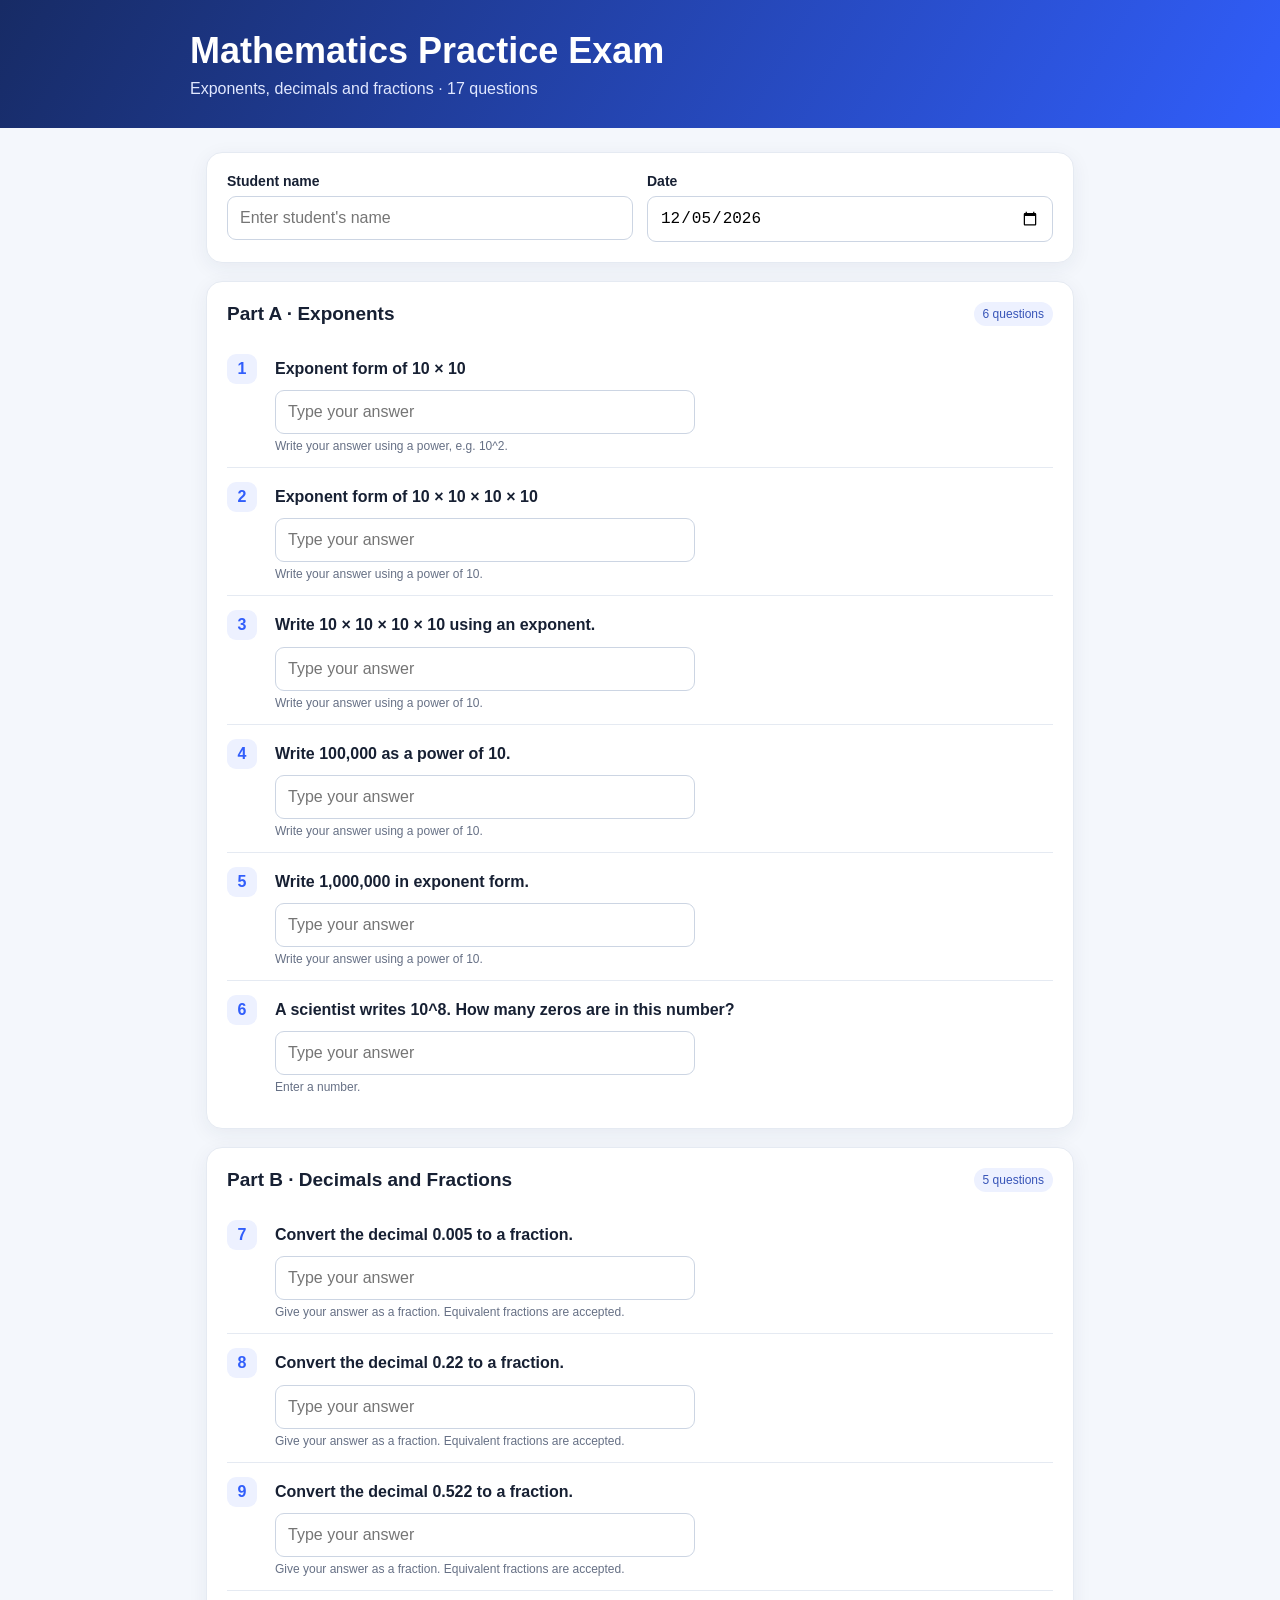
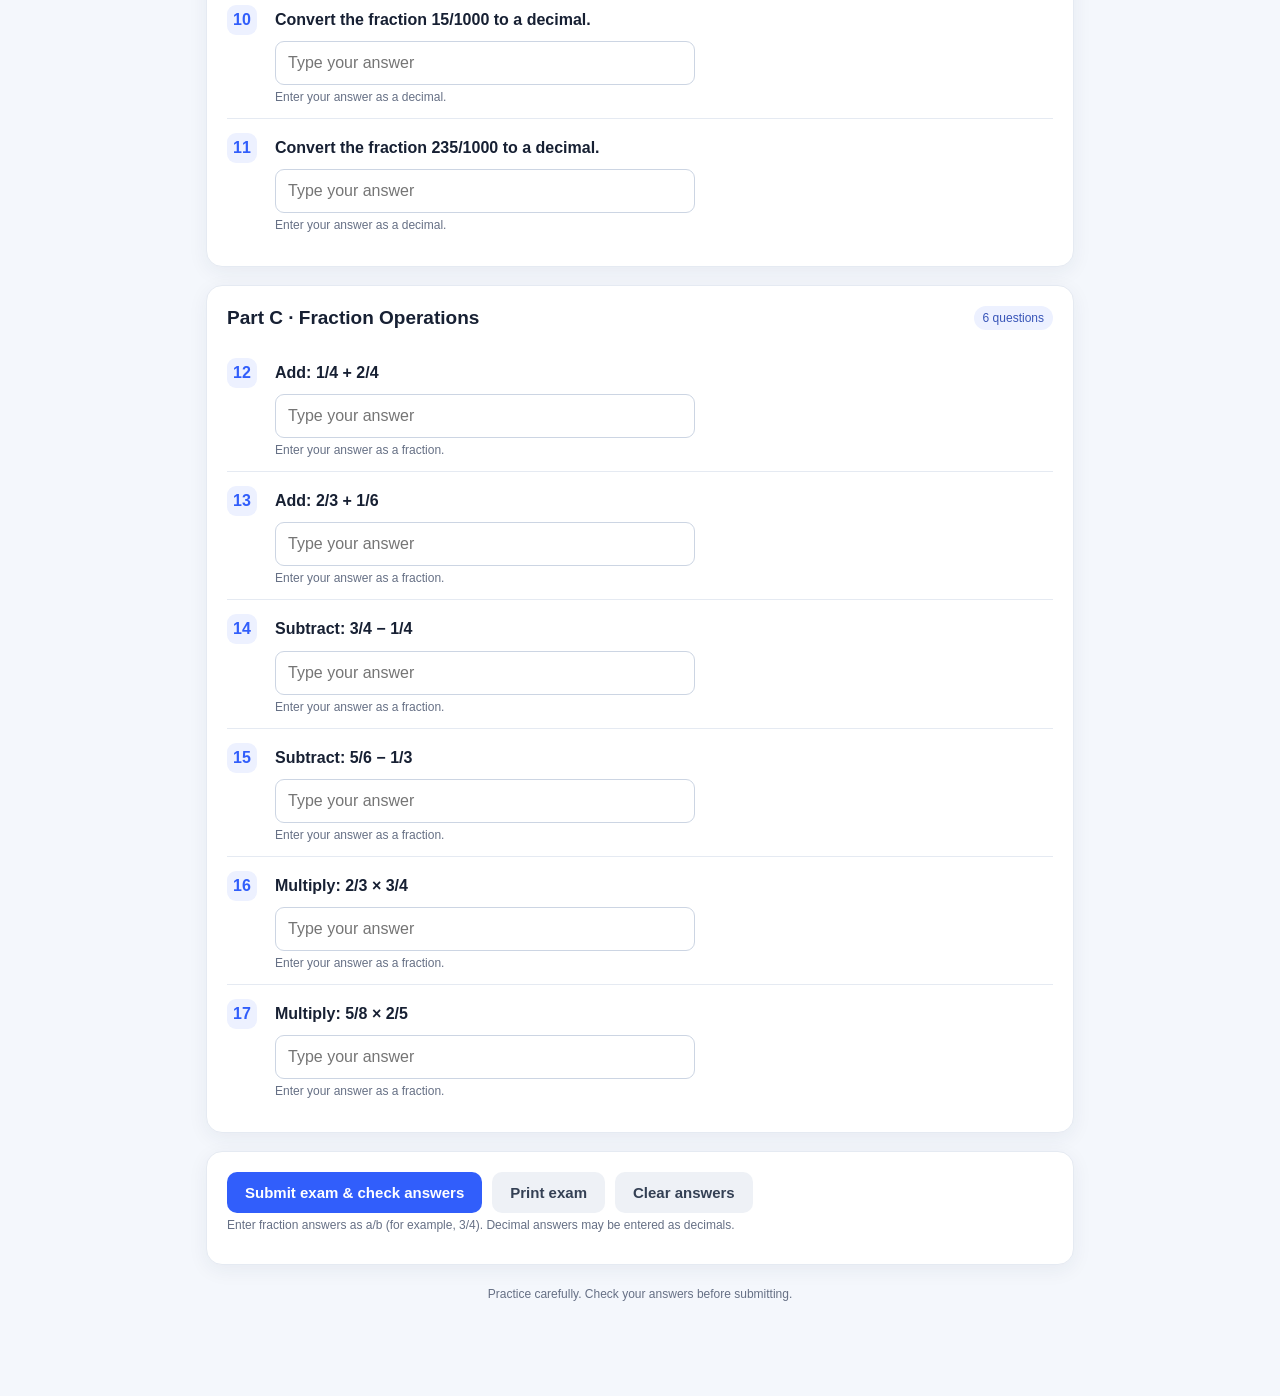
==== index.html @ 211ee0ee "Rename mathematics_exam.html to index.html" ====
<!DOCTYPE html>
<html lang="en">
<head>
<meta charset="UTF-8">
<meta name="viewport" content="width=device-width, initial-scale=1.0">
<title>Mathematics Practice Exam</title>
<style>
:root{--ink:#172033;--muted:#667085;--line:#e5eaf2;--blue:#315efb;--bg:#f4f7fc;--green:#16834a;--red:#c43232}
*{box-sizing:border-box}body{margin:0;background:var(--bg);font-family:Inter,Segoe UI,Arial,sans-serif;color:var(--ink)}
header{background:linear-gradient(120deg,#172b65,#315efb);color:white;padding:30px 18px}
.hero{max-width:900px;margin:auto}.hero h1{margin:0 0 8px;font-size:clamp(25px,4vw,36px)}.hero p{margin:0;color:#e1e8ff}
main{max-width:900px;margin:24px auto;padding:0 16px 48px}
.panel{background:white;border:1px solid var(--line);border-radius:16px;padding:20px;margin-bottom:18px;box-shadow:0 5px 20px #1b2d5010}
.student{display:grid;grid-template-columns:1fr 1fr;gap:14px}.field label{display:block;font-weight:650;font-size:14px;margin-bottom:7px}.field input,.answer{width:100%;border:1px solid #ccd5e3;border-radius:9px;padding:12px;font-size:16px;outline:none}.field input:focus,.answer:focus{border-color:var(--blue);box-shadow:0 0 0 3px #315efb18}
.section-title{display:flex;align-items:center;justify-content:space-between;gap:10px;margin:0 0 14px}.section-title h2{font-size:19px;margin:0}.tag{font-size:12px;color:#3855b8;background:#edf1ff;padding:5px 9px;border-radius:20px}
.question{padding:14px 0;border-top:1px solid var(--line);display:grid;grid-template-columns:38px 1fr;gap:10px;align-items:start}.question:first-of-type{border-top:0}.number{width:30px;height:30px;border-radius:9px;background:#edf1ff;color:#315efb;display:grid;place-items:center;font-weight:750}.qtext{font-weight:600;margin:3px 0 10px;line-height:1.45}.answer{max-width:420px}.hint{font-size:12px;color:var(--muted);margin-top:5px}
.actions{display:flex;gap:10px;flex-wrap:wrap}.btn{border:0;border-radius:10px;padding:12px 18px;font-size:15px;font-weight:700;cursor:pointer}.primary{background:var(--blue);color:white}.secondary{background:#eef1f6;color:#344054}.btn:hover{filter:brightness(.96)}
#result{display:none}.score{font-size:30px;font-weight:800;margin:6px 0}.result-row{padding:10px 0;border-top:1px solid var(--line);display:flex;gap:10px;justify-content:space-between}.correct{color:var(--green);font-weight:700}.incorrect{color:var(--red);font-weight:700}
footer{text-align:center;color:var(--muted);font-size:12px;padding:4px 0 22px}
@media(max-width:600px){.student{grid-template-columns:1fr}.panel{padding:16px}.question{grid-template-columns:32px 1fr}.answer{max-width:100%}}
@media print{body{background:white}header{padding:16px}.panel{box-shadow:none;break-inside:avoid}.actions,#result,footer{display:none!important}.answer{border:0;border-bottom:1px solid #777;border-radius:0}}
</style>
</head>
<body>
<header><div class="hero"><h1>Mathematics Practice Exam</h1><p>Exponents, decimals and fractions · 17 questions</p></div></header>
<main>
  <section class="panel">
    <div class="student">
      <div class="field"><label for="studentName">Student name</label><input id="studentName" type="text" placeholder="Enter student's name"></div>
      <div class="field"><label for="examDate">Date</label><input id="examDate" type="date"></div>
    </div>
  </section>
  <form id="examForm">
    <section class="panel">
      <div class="section-title"><h2>Part A · Exponents</h2><span class="tag">6 questions</span></div>
      <div id="exponents"></div>
    </section>
    <section class="panel">
      <div class="section-title"><h2>Part B · Decimals and Fractions</h2><span class="tag">5 questions</span></div>
      <div id="decimals"></div>
    </section>
    <section class="panel">
      <div class="section-title"><h2>Part C · Fraction Operations</h2><span class="tag">6 questions</span></div>
      <div id="operations"></div>
    </section>
    <section class="panel">
      <div class="actions">
        <button class="btn primary" type="submit">Submit exam &amp; check answers</button>
        <button class="btn secondary" type="button" onclick="window.print()">Print exam</button>
        <button class="btn secondary" type="reset" id="resetBtn">Clear answers</button>
      </div>
      <p class="hint">Enter fraction answers as a/b (for example, 3/4). Decimal answers may be entered as decimals.</p>
    </section>
  </form>
  <section class="panel" id="result" aria-live="polite">
    <h2>Exam result</h2><div id="studentResult"></div><div class="score" id="score"></div><p id="feedback"></p>
    <div id="review"></div>
  </section>
  <footer>Practice carefully. Check your answers before submitting.</footer>
</main>
<script>
const sections = {
  exponents: [
    ["Exponent form of 10 × 10", "10^2", "Write your answer using a power, e.g. 10^2."],
    ["Exponent form of 10 × 10 × 10 × 10", "10^4", "Write your answer using a power of 10."],
    ["Write 10 × 10 × 10 × 10 using an exponent.", "10^4", "Write your answer using a power of 10."],
    ["Write 100,000 as a power of 10.", "10^5", "Write your answer using a power of 10."],
    ["Write 1,000,000 in exponent form.", "10^6", "Write your answer using a power of 10."],
    ["A scientist writes 10^8. How many zeros are in this number?", "8", "Enter a number."]
  ],
  decimals: [
    ["Convert the decimal 0.005 to a fraction.", "1/200", "Give your answer as a fraction. Equivalent fractions are accepted."],
    ["Convert the decimal 0.22 to a fraction.", "11/50", "Give your answer as a fraction. Equivalent fractions are accepted."],
    ["Convert the decimal 0.522 to a fraction.", "261/500", "Give your answer as a fraction. Equivalent fractions are accepted."],
    ["Convert the fraction 15/1000 to a decimal.", "0.015", "Enter your answer as a decimal."],
    ["Convert the fraction 235/1000 to a decimal.", "0.235", "Enter your answer as a decimal."]
  ],
  operations: [
    ["Add: 1/4 + 2/4", "3/4", "Enter your answer as a fraction."],
    ["Add: 2/3 + 1/6", "5/6", "Enter your answer as a fraction."],
    ["Subtract: 3/4 − 1/4", "1/2", "Enter your answer as a fraction."],
    ["Subtract: 5/6 − 1/3", "1/2", "Enter your answer as a fraction."],
    ["Multiply: 2/3 × 3/4", "1/2", "Enter your answer as a fraction."],
    ["Multiply: 5/8 × 2/5", "1/4", "Enter your answer as a fraction."]
  ]
};
const allQuestions = [];
let count = 0;
for (const [sectionId, questions] of Object.entries(sections)) {
  const container = document.getElementById(sectionId);
  questions.forEach(([prompt, answer, hint]) => {
    count++;
    const item = {id: "q" + count, prompt, answer, section: sectionId};
    allQuestions.push(item);
    const div = document.createElement("div");
    div.className = "question";
    div.innerHTML = `<div class="number">${count}</div><div><div class="qtext"></div><input class="answer" id="${item.id}" name="${item.id}" type="text" autocomplete="off" placeholder="Type your answer"><div class="hint"></div></div>`;
    div.querySelector(".qtext").textContent = prompt;
    div.querySelector(".hint").textContent = hint;
    container.appendChild(div);
  });
}
function gcd(a,b){return b===0?Math.abs(a):gcd(b,a%b)}
function fractionValue(s){
  const match = s.trim().replace(/\s/g,"").match(/^(-?\d+)\/(-?\d+)$/);
  if(!match) return null;
  const n=Number(match[1]), d=Number(match[2]);
  if(!Number.isFinite(n)||!Number.isFinite(d)||d===0) return null;
  return n/d;
}
function normalize(s){return s.trim().toLowerCase().replace(/\s/g,"").replace(/×/g,"*").replace(/\*\*/g,"^")}
function isCorrect(input, expected, id){
  const value=normalize(input);
  if(!value) return false;
  if(id==="q1"||id==="q2"||id==="q3"||id==="q4"||id==="q5"){
    const power=value.replace(/[{}]/g,"").replace("10^","10^");
    return power==="10^"+expected.split("^")[1] || power==="1e"+expected.split("^")[1];
  }
  if(expected.includes("/")){
    const actual=fractionValue(value);
    return actual!==null && Math.abs(actual-fractionValue(expected))<1e-10;
  }
  const actual=Number(value);
  return value!=="" && Number.isFinite(actual) && Math.abs(actual-Number(expected))<1e-10;
}
document.getElementById("examForm").addEventListener("submit", function(e){
  e.preventDefault();
  let score=0;
  const review=document.getElementById("review");
  review.innerHTML="";
  allQuestions.forEach(q=>{
    const input=document.getElementById(q.id);
    const ok=isCorrect(input.value,q.answer,q.id);
    if(ok) score++;
    input.style.borderColor=ok?"#16834a":"#c43232";
    const row=document.createElement("div");
    row.className="result-row";
    const left=document.createElement("span");
    left.textContent=q.prompt;
    const right=document.createElement("span");
    right.className=ok?"correct":"incorrect";
    right.textContent=ok?"Correct":"Correct answer: "+q.answer;
    row.append(left,right); review.appendChild(row);
  });
  const name=document.getElementById("studentName").value.trim();
  document.getElementById("studentResult").textContent=name?"Student: "+name:"Student name not provided";
  document.getElementById("score").textContent=`${score} / ${allQuestions.length}`;
  document.getElementById("feedback").textContent=score===allQuestions.length?"Excellent work! All answers are correct.":score>=12?"Good effort! Review the answers shown below.":"Keep practising. Check the correct answers below and try again.";
  document.getElementById("result").style.display="block";
  document.getElementById("result").scrollIntoView({behavior:"smooth"});
});
document.getElementById("resetBtn").addEventListener("click",()=>{
  setTimeout(()=>{
    document.querySelectorAll(".answer").forEach(input=>input.style.borderColor="#ccd5e3");
    document.getElementById("result").style.display="none";
  },0);
});
document.getElementById("examDate").value=new Date().toISOString().slice(0,10);
</script>
</body>
</html>
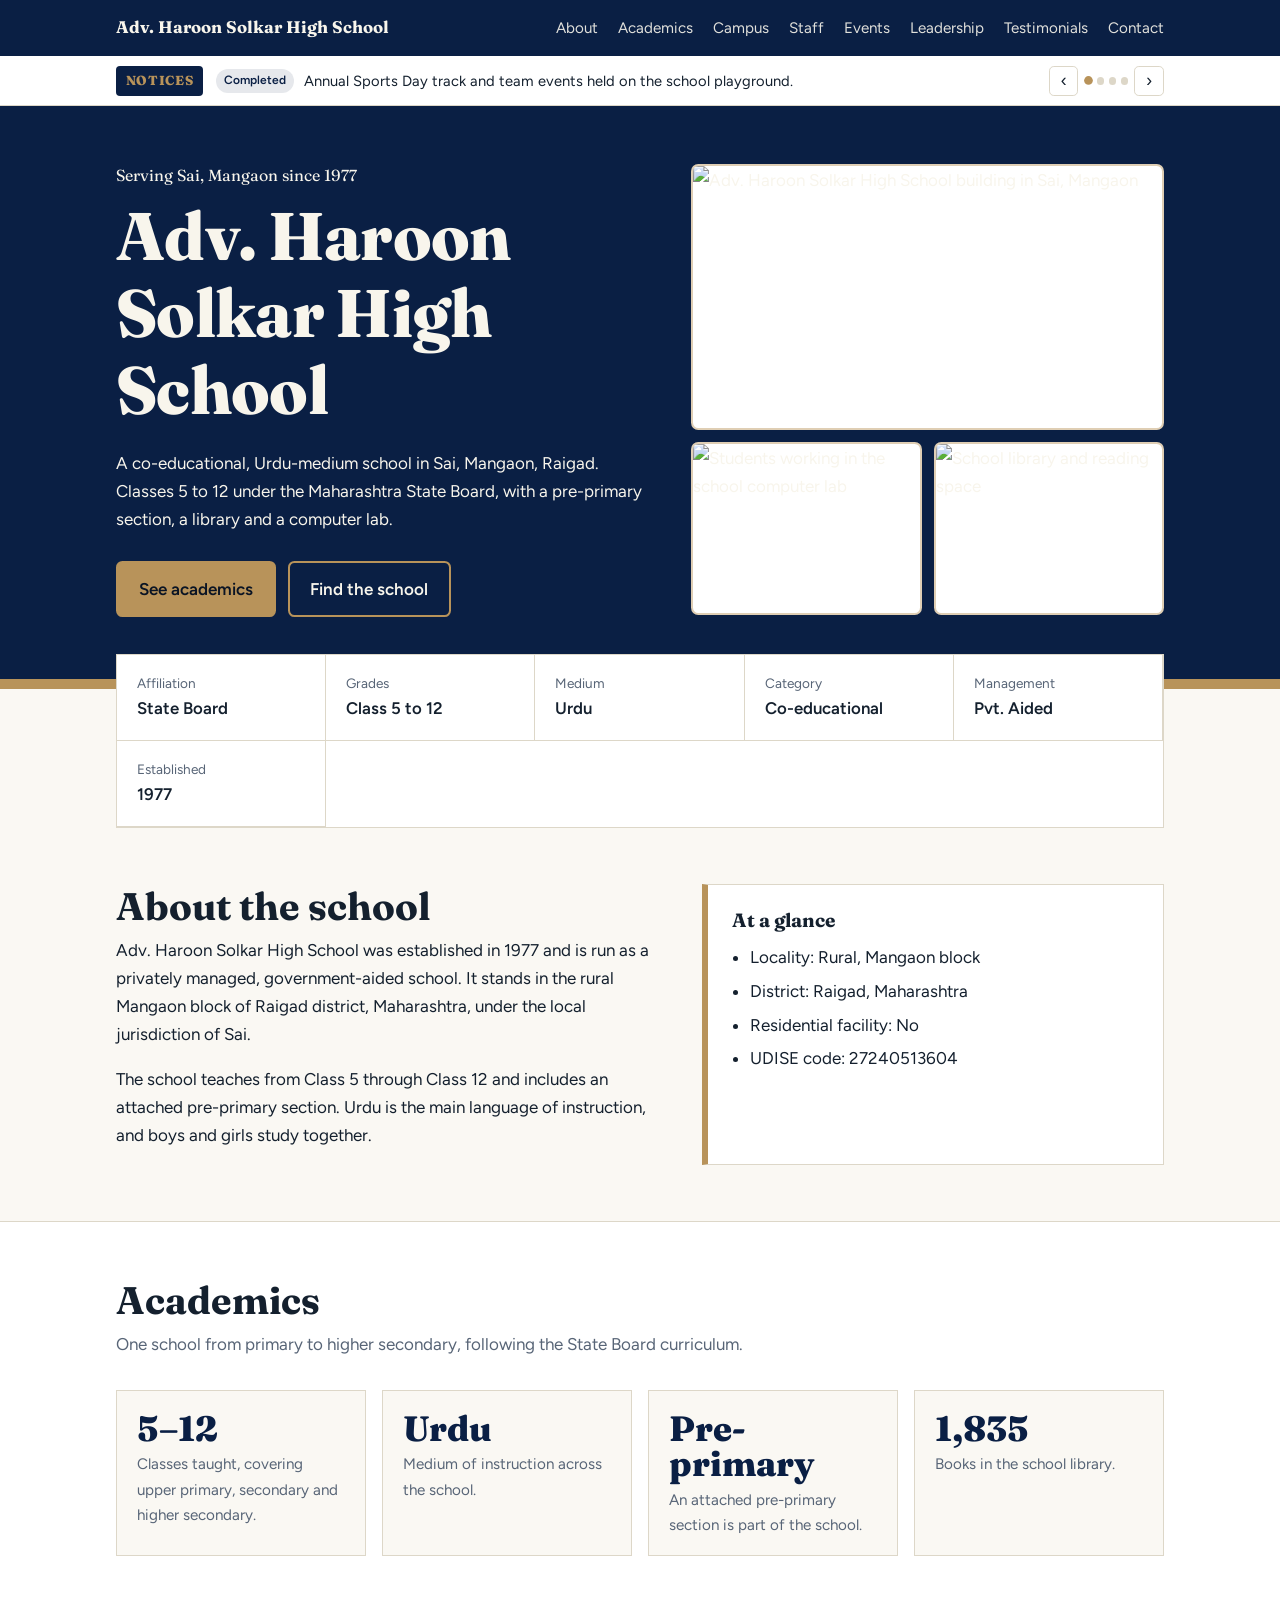
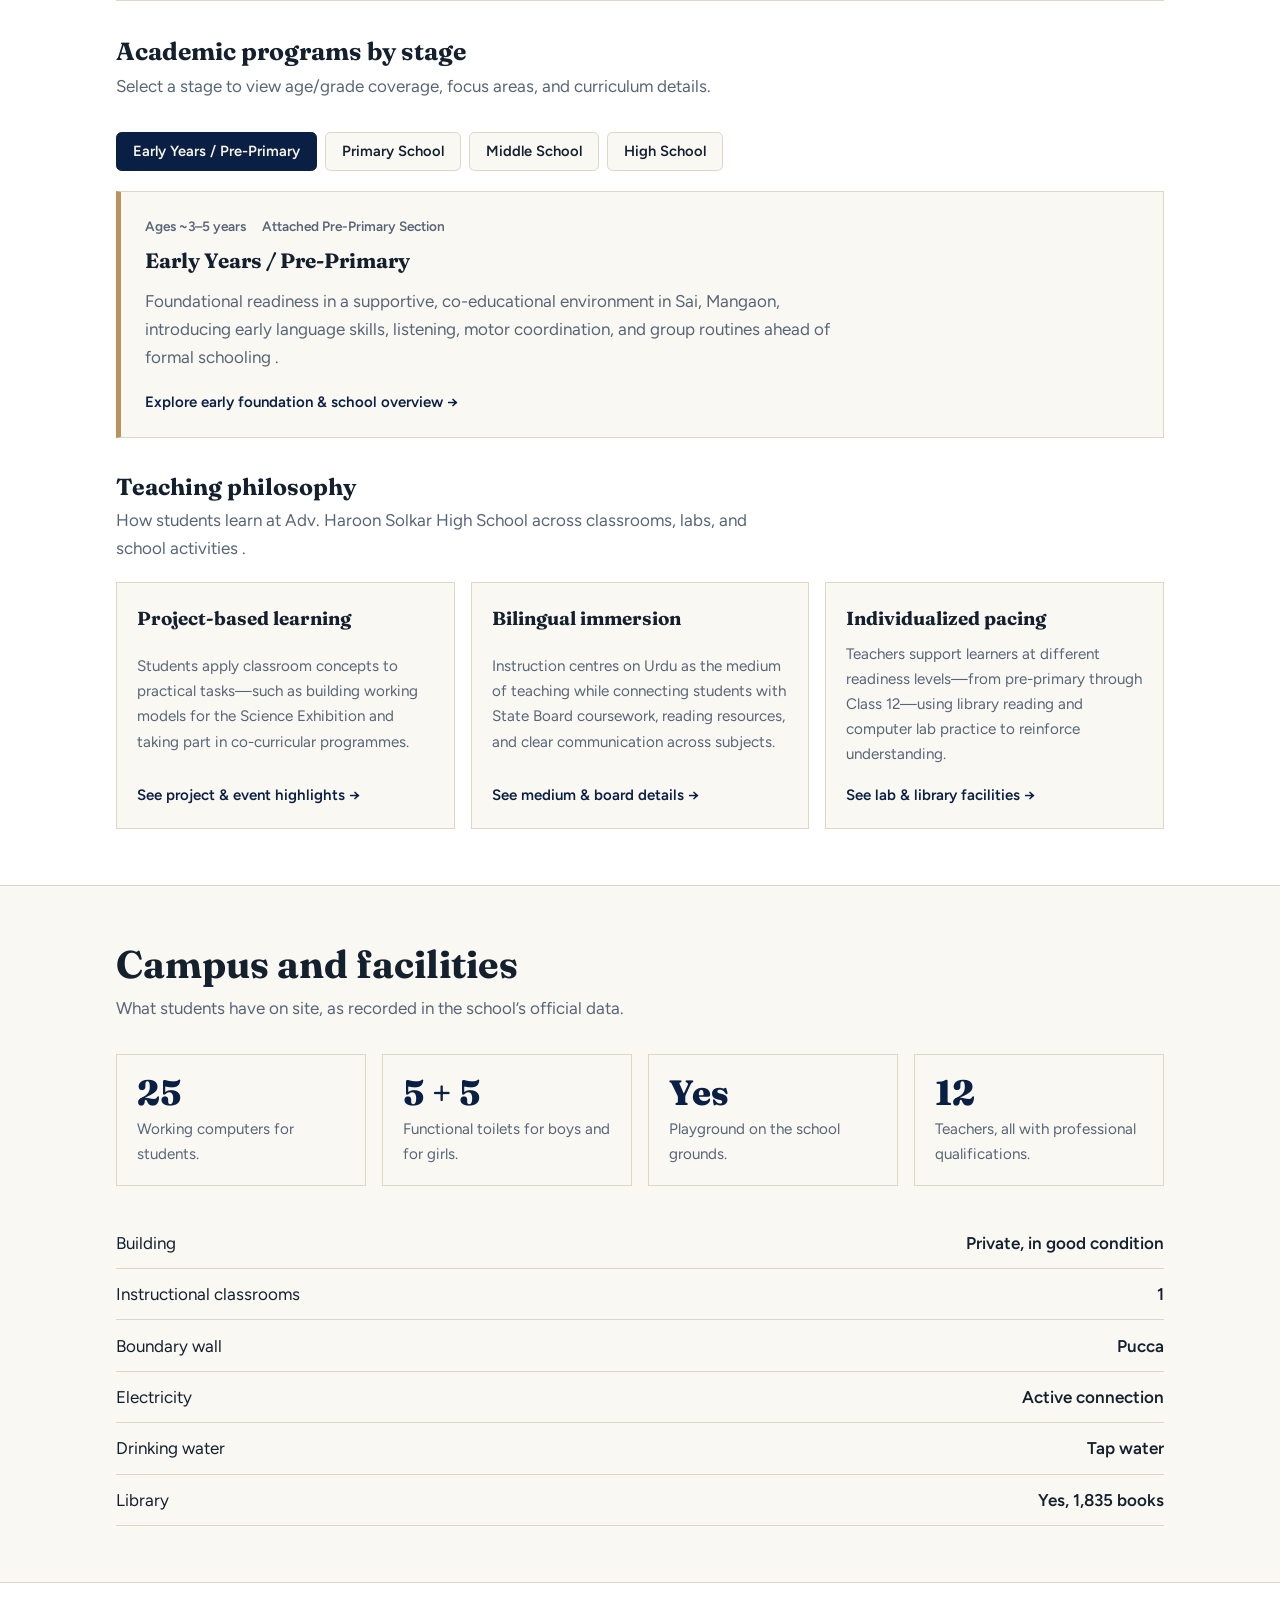
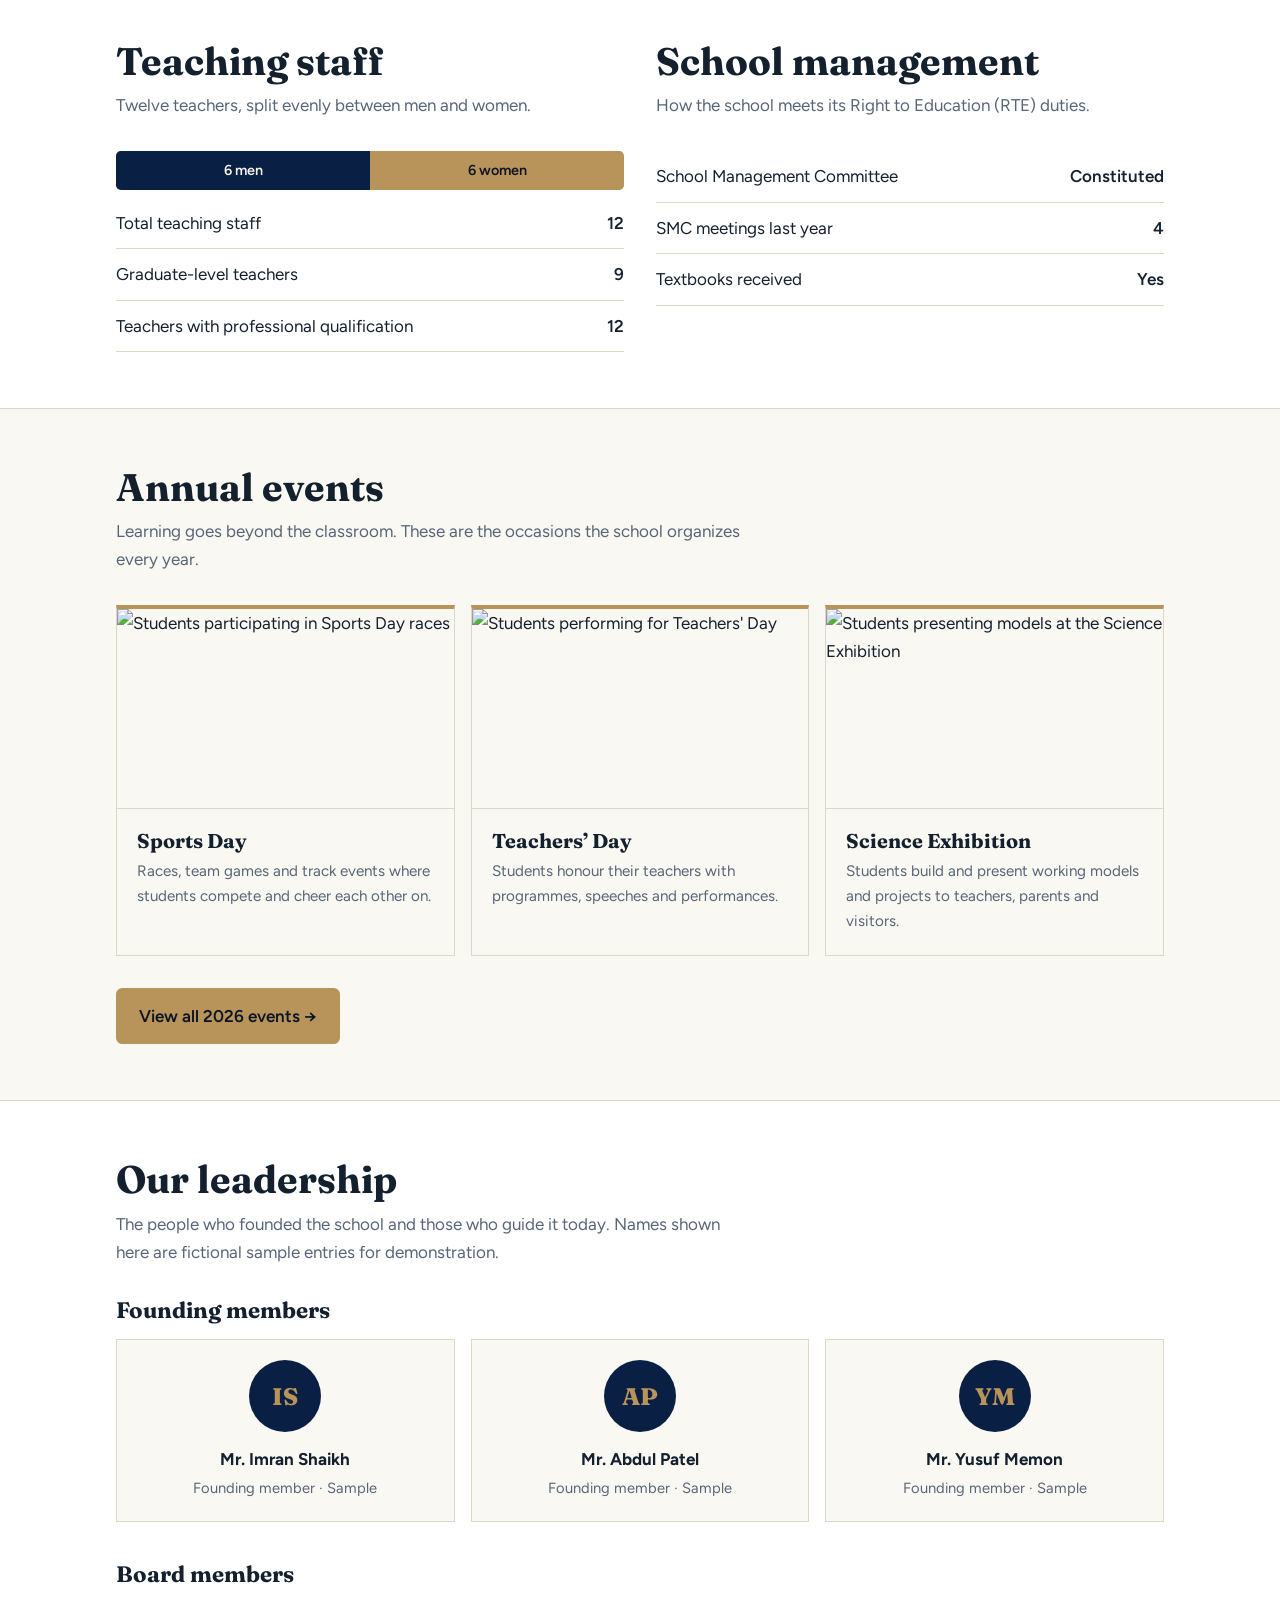
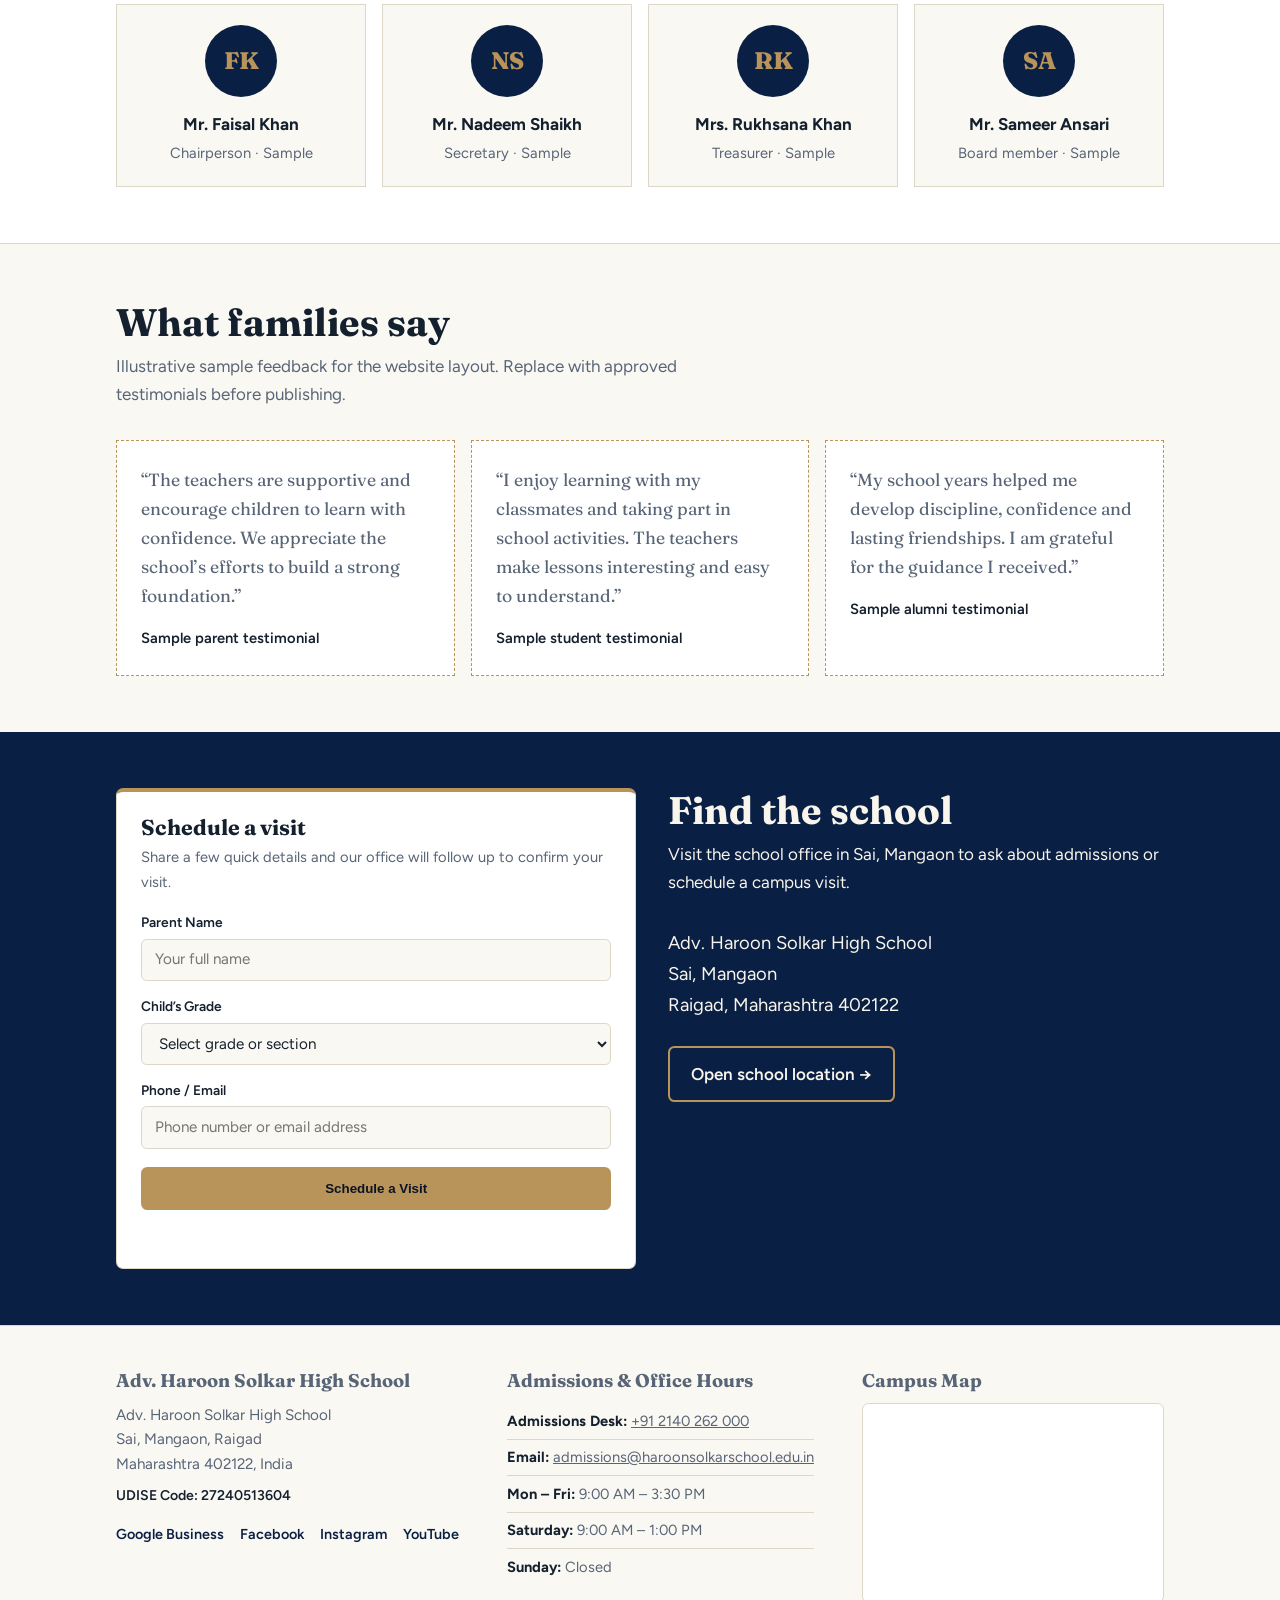
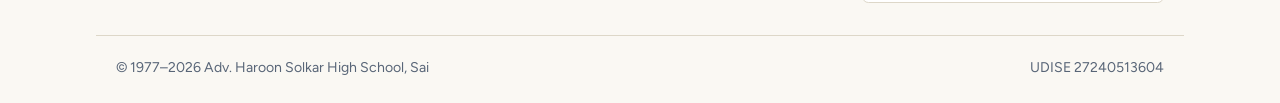
==== commit a1a5a634: "Add files via upload" ====
--- a/index.html
+++ b/index.html
@@ -1,161 +1,608 @@
 <!DOCTYPE html>
 <html lang="en">
 <head>
-<meta charset="UTF-8">
-<meta name="viewport" content="width=device-width, initial-scale=1.0">
-<title>Mathematics Practice Exam</title>
-<style>
-:root{--ink:#172033;--muted:#667085;--line:#e5eaf2;--blue:#315efb;--bg:#f4f7fc;--green:#16834a;--red:#c43232}
-*{box-sizing:border-box}body{margin:0;background:var(--bg);font-family:Inter,Segoe UI,Arial,sans-serif;color:var(--ink)}
-header{background:linear-gradient(120deg,#172b65,#315efb);color:white;padding:30px 18px}
-.hero{max-width:900px;margin:auto}.hero h1{margin:0 0 8px;font-size:clamp(25px,4vw,36px)}.hero p{margin:0;color:#e1e8ff}
-main{max-width:900px;margin:24px auto;padding:0 16px 48px}
-.panel{background:white;border:1px solid var(--line);border-radius:16px;padding:20px;margin-bottom:18px;box-shadow:0 5px 20px #1b2d5010}
-.student{display:grid;grid-template-columns:1fr 1fr;gap:14px}.field label{display:block;font-weight:650;font-size:14px;margin-bottom:7px}.field input,.answer{width:100%;border:1px solid #ccd5e3;border-radius:9px;padding:12px;font-size:16px;outline:none}.field input:focus,.answer:focus{border-color:var(--blue);box-shadow:0 0 0 3px #315efb18}
-.section-title{display:flex;align-items:center;justify-content:space-between;gap:10px;margin:0 0 14px}.section-title h2{font-size:19px;margin:0}.tag{font-size:12px;color:#3855b8;background:#edf1ff;padding:5px 9px;border-radius:20px}
-.question{padding:14px 0;border-top:1px solid var(--line);display:grid;grid-template-columns:38px 1fr;gap:10px;align-items:start}.question:first-of-type{border-top:0}.number{width:30px;height:30px;border-radius:9px;background:#edf1ff;color:#315efb;display:grid;place-items:center;font-weight:750}.qtext{font-weight:600;margin:3px 0 10px;line-height:1.45}.answer{max-width:420px}.hint{font-size:12px;color:var(--muted);margin-top:5px}
-.actions{display:flex;gap:10px;flex-wrap:wrap}.btn{border:0;border-radius:10px;padding:12px 18px;font-size:15px;font-weight:700;cursor:pointer}.primary{background:var(--blue);color:white}.secondary{background:#eef1f6;color:#344054}.btn:hover{filter:brightness(.96)}
-#result{display:none}.score{font-size:30px;font-weight:800;margin:6px 0}.result-row{padding:10px 0;border-top:1px solid var(--line);display:flex;gap:10px;justify-content:space-between}.correct{color:var(--green);font-weight:700}.incorrect{color:var(--red);font-weight:700}
-footer{text-align:center;color:var(--muted);font-size:12px;padding:4px 0 22px}
-@media(max-width:600px){.student{grid-template-columns:1fr}.panel{padding:16px}.question{grid-template-columns:32px 1fr}.answer{max-width:100%}}
-@media print{body{background:white}header{padding:16px}.panel{box-shadow:none;break-inside:avoid}.actions,#result,footer{display:none!important}.answer{border:0;border-bottom:1px solid #777;border-radius:0}}
-</style>
+<meta charset="utf-8">
+<link rel="icon" type="image/png" href="/images/Fav-icon.png">
+<meta name="viewport" content="width=device-width, initial-scale=1, viewport-fit=cover">
+<title>Adv. Haroon Solkar High School, Sai</title>
+<link rel="preconnect" href="https://fonts.googleapis.com">
+<link rel="stylesheet" href="https://fonts.googleapis.com/css2?family=Fraunces:opsz,wght@9..144,600;9..144,800&family=Figtree:wght@400;500;600&family=Noto+Naskh+Arabic:wght@500;700&display=swap">
+<link rel="stylesheet" href="style.css">
 </head>
 <body>
-<header><div class="hero"><h1>Mathematics Practice Exam</h1><p>Exponents, decimals and fractions · 17 questions</p></div></header>
-<main>
-  <section class="panel">
-    <div class="student">
-      <div class="field"><label for="studentName">Student name</label><input id="studentName" type="text" placeholder="Enter student's name"></div>
-      <div class="field"><label for="examDate">Date</label><input id="examDate" type="date"></div>
-    </div>
-  </section>
-  <form id="examForm">
-    <section class="panel">
-      <div class="section-title"><h2>Part A · Exponents</h2><span class="tag">6 questions</span></div>
-      <div id="exponents"></div>
-    </section>
-    <section class="panel">
-      <div class="section-title"><h2>Part B · Decimals and Fractions</h2><span class="tag">5 questions</span></div>
-      <div id="decimals"></div>
-    </section>
-    <section class="panel">
-      <div class="section-title"><h2>Part C · Fraction Operations</h2><span class="tag">6 questions</span></div>
-      <div id="operations"></div>
-    </section>
-    <section class="panel">
-      <div class="actions">
-        <button class="btn primary" type="submit">Submit exam &amp; check answers</button>
-        <button class="btn secondary" type="button" onclick="window.print()">Print exam</button>
-        <button class="btn secondary" type="reset" id="resetBtn">Clear answers</button>
-      </div>
-      <p class="hint">Enter fraction answers as a/b (for example, 3/4). Decimal answers may be entered as decimals.</p>
-    </section>
-  </form>
-  <section class="panel" id="result" aria-live="polite">
-    <h2>Exam result</h2><div id="studentResult"></div><div class="score" id="score"></div><p id="feedback"></p>
-    <div id="review"></div>
-  </section>
-  <footer>Practice carefully. Check your answers before submitting.</footer>
-</main>
+<nav>
+  <div class="wrap">
+    <b>Adv. Haroon Solkar High School</b>
+    <ul>
+      <li><a href="#about">About</a></li>
+      <li><a href="#academics">Academics</a></li>
+      <li><a href="#campus">Campus</a></li>
+      <li><a href="#staff">Staff</a></li>
+      <li><a href="#events">Events</a></li>
+      <li><a href="#leadership">Leadership</a></li>
+      <li><a href="#voices">Testimonials</a></li>
+      <li><a href="#contact">Contact</a></li>
+    </ul>
+  </div>
+</nav>
+
+<div class="notice-bar" role="region" aria-label="School notices and announcements">
+  <div class="wrap notice-inner">
+    <span class="notice-label">Notices</span>
+    <div class="notice-viewport" tabindex="0">
+      <div class="notice-track">
+        <div class="notice-slide">
+          <span class="notice-tag past">Completed</span>
+          <span>Annual Sports Day track and team events held on the school playground.</span>
+        </div>
+        <div class="notice-slide">
+          <span class="notice-tag past">Completed</span>
+          <span>Teachers’ Day assembly and felicitation programme conducted for all 12 faculty members.</span>
+        </div>
+        <div class="notice-slide">
+          <span class="notice-tag upcoming">Upcoming</span>
+          <span>Science Exhibition preparations underway — students finalizing working models and projects.</span>
+        </div>
+        <div class="notice-slide">
+          <span class="notice-tag upcoming">Upcoming</span>
+          <span>School Management Committee (SMC) and parent-teacher updates available at the school office in Sai.</span>
+        </div>
+      </div>
+    </div>
+    <div class="notice-controls">
+      <button type="button" class="notice-btn" id="noticePrev" aria-label="Previous notice">‹</button>
+      <div class="notice-dots" id="noticeDots" aria-label="Choose notice"></div>
+      <button type="button" class="notice-btn" id="noticeNext" aria-label="Next notice">›</button>
+    </div>
+  </div>
+</div>
+
+<header class="hero">
+  <div class="wrap">
+    <div>
+      <p class="since">Serving Sai, Mangaon since 1977</p>
+      <h1>Adv. Haroon Solkar High School</h1>
+      <p class="lead">A co-educational, Urdu-medium school in Sai, Mangaon, Raigad. Classes 5 to 12 under the Maharashtra State Board, with a pre-primary section, a library and a computer lab.</p>
+      <div class="btns">
+        <a class="btn primary" href="#academics">See academics</a>
+        <a class="btn ghost" href="#contact">Find the school</a>
+      </div>
+    </div>
+    <div class="hero-gallery" aria-label="School photos">
+      <figure class="hero-photo hero-photo-main">
+        <img src="images/school-building.jpg" alt="Adv. Haroon Solkar High School building in Sai, Mangaon">
+      </figure>
+      <figure class="hero-photo">
+        <img src="images/computer-lab.jpg" alt="Students working in the school computer lab">
+      </figure>
+      <figure class="hero-photo">
+        <img src="images/school-library.jpg" alt="School library and reading space">
+      </figure>
+    </div>
+  </div>
+</header>
+
+<div class="wrap">
+  <dl class="facts" aria-label="School fast facts">
+    <div><dt>Affiliation</dt><dd>State Board</dd></div>
+    <div><dt>Grades</dt><dd>Class 5 to 12</dd></div>
+    <div><dt>Medium</dt><dd>Urdu</dd></div>
+    <div><dt>Category</dt><dd>Co-educational</dd></div>
+    <div><dt>Management</dt><dd>Pvt. Aided</dd></div>
+    <div><dt>Established</dt><dd>1977</dd></div>
+  </dl>
+</div>
+
+<section id="about">
+  <div class="wrap about">
+    <div>
+      <h2>About the school</h2>
+      <p>Adv. Haroon Solkar High School was established in 1977 and is run as a privately managed, government-aided school. It stands in the rural Mangaon block of Raigad district, Maharashtra, under the local jurisdiction of Sai.</p>
+      <p>The school teaches from Class 5 through Class 12 and includes an attached pre-primary section. Urdu is the main language of instruction, and boys and girls study together.</p>
+    </div>
+    <aside class="panel">
+      <h3>At a glance</h3>
+      <ul>
+        <li>Locality: Rural, Mangaon block</li>
+        <li>District: Raigad, Maharashtra</li>
+        <li>Residential facility: No</li>
+        <li>UDISE code: 27240513604</li>
+      </ul>
+    </aside>
+  </div>
+</section>
+
+<section id="academics" class="alt">
+  <div class="wrap">
+    <h2>Academics</h2>
+    <p class="sub">One school from primary to higher secondary, following the State Board curriculum.</p>
+    <div class="grid">
+      <div class="tile"><div class="n">5–12</div><p>Classes taught, covering upper primary, secondary and higher secondary.</p></div>
+      <div class="tile"><div class="n">Urdu</div><p>Medium of instruction across the school.</p></div>
+      <div class="tile"><div class="n">Pre-primary</div><p>An attached pre-primary section is part of the school.</p></div>
+      <div class="tile"><div class="n">1,835</div><p>Books in the school library.</p></div>
+    </div>
+    <div class="programs-block">
+      <h3>Academic programs by stage</h3>
+      <p class="sub">Select a stage to view age/grade coverage, focus areas, and curriculum details.</p>
+
+      <div class="stage-tabs" role="tablist" aria-label="Academic stages">
+        <button type="button" class="stage-tab is-active" role="tab" aria-selected="true" aria-controls="stage-early" id="tab-early" data-stage="stage-early">
+          Early Years / Pre-Primary
+        </button>
+        <button type="button" class="stage-tab" role="tab" aria-selected="false" aria-controls="stage-primary" id="tab-primary" data-stage="stage-primary">
+          Primary School
+        </button>
+        <button type="button" class="stage-tab" role="tab" aria-selected="false" aria-controls="stage-middle" id="tab-middle" data-stage="stage-middle">
+          Middle School
+        </button>
+        <button type="button" class="stage-tab" role="tab" aria-selected="false" aria-controls="stage-high" id="tab-high" data-stage="stage-high">
+          High School
+        </button>
+      </div>
+
+      <div class="stage-panels">
+        <div class="stage-panel is-active" id="stage-early" role="tabpanel" aria-labelledby="tab-early">
+          <div class="stage-meta">
+            <span>Ages ~3–5 years</span>
+            <span>Attached Pre-Primary Section</span>
+          </div>
+          <h4>Early Years / Pre-Primary</h4>
+          <p>Foundational readiness in a supportive, co-educational environment in Sai, Mangaon, introducing early language skills, listening, motor coordination, and group routines ahead of formal schooling .</p>
+          <a class="stage-link" href="#about">Explore early foundation &amp; school overview →</a>
+        </div>
+
+        <div class="stage-panel" id="stage-primary" role="tabpanel" aria-labelledby="tab-primary">
+          <div class="stage-meta">
+            <span>Ages ~10–11 years</span>
+            <span>Class 5 (Upper Primary)</span>
+          </div>
+          <h4>Primary School</h4>
+          <p>Builds core literacy, numeracy, and study habits under the Maharashtra State Board curriculum with Urdu instruction, supported by the school library (1,835 books) and 25 working computers .</p>
+          <a class="stage-link" href="#campus">Explore campus &amp; learning resources →</a>
+        </div>
+
+        <div class="stage-panel" id="stage-middle" role="tabpanel" aria-labelledby="tab-middle">
+          <div class="stage-meta">
+            <span>Ages ~11–14 years</span>
+            <span>Classes 6–8</span>
+          </div>
+          <h4>Middle School</h4>
+          <p>Deepens subject understanding across languages, mathematics, general science, and social studies through hands-on activities, computer lab sessions, and annual exhibitions.</p>
+          <a class="stage-link" href="events.html">Explore student exhibitions &amp; 2026 events →</a>
+        </div>
+
+        <div class="stage-panel" id="stage-high" role="tabpanel" aria-labelledby="tab-high">
+          <div class="stage-meta">
+            <span>Ages ~14–18 years</span>
+            <span>Classes 9–12 (Secondary &amp; Higher Secondary)</span>
+          </div>
+          <h4>High School</h4>
+          <p>Prepares students for Maharashtra State Board secondary and higher secondary milestones with guided instruction from 12 professionally qualified teachers in a co-educational setting.</p>
+          <a class="stage-link" href="#staff">Explore teaching staff &amp; academic support →</a>
+        </div>
+      </div>
+
+      <div class="philosophy-box">
+        <h3>Teaching philosophy</h3>
+        <p class="sub" style="margin-bottom:1.25rem">How students learn at Adv. Haroon Solkar High School across classrooms, labs, and school activities .</p>
+        <div class="phil-grid">
+          <div class="phil-card">
+            <h4>Project-based learning</h4>
+            <p>Students apply classroom concepts to practical tasks—such as building working models for the Science Exhibition and taking part in co-curricular programmes.</p>
+            <a class="stage-link" href="events.html">See project &amp; event highlights →</a>
+          </div>
+          <div class="phil-card">
+            <h4>Bilingual immersion</h4>
+            <p>Instruction centres on Urdu as the medium of teaching while connecting students with State Board coursework, reading resources, and clear communication across subjects.</p>
+            <a class="stage-link" href="#about">See medium &amp; board details →</a>
+          </div>
+          <div class="phil-card">
+            <h4>Individualized pacing</h4>
+            <p>Teachers support learners at different readiness levels—from pre-primary through Class 12—using library reading and computer lab practice to reinforce understanding.</p>
+            <a class="stage-link" href="#campus">See lab &amp; library facilities →</a>
+          </div>
+        </div>
+      </div>
+    </div>
+  </div>
+</section>
+
+<section id="campus">
+  <div class="wrap">
+    <h2>Campus and facilities</h2>
+    <p class="sub">What students have on site, as recorded in the school’s official data.</p>
+    <div class="grid">
+      <div class="tile"><div class="n">25</div><p>Working computers for students.</p></div>
+      <div class="tile"><div class="n">5 + 5</div><p>Functional toilets for boys and for girls.</p></div>
+      <div class="tile"><div class="n">Yes</div><p>Playground on the school grounds.</p></div>
+      <div class="tile"><div class="n">12</div><p>Teachers, all with professional qualifications.</p></div>
+    </div>
+    <div class="table-scroll" style="margin-top:2rem">
+      <ul class="checks">
+        <li><span>Building</span><span>Private, in good condition</span></li>
+        <li><span>Instructional classrooms</span><span>1</span></li>
+        <li><span>Boundary wall</span><span>Pucca</span></li>
+        <li><span>Electricity</span><span>Active connection</span></li>
+        <li><span>Drinking water</span><span>Tap water</span></li>
+        <li><span>Library</span><span>Yes, 1,835 books</span></li>
+      </ul>
+    </div>
+  </div>
+</section>
+
+<section id="staff" class="alt">
+  <div class="wrap split">
+    <div>
+      <h2>Teaching staff</h2>
+      <p class="sub">Twelve teachers, split evenly between men and women.</p>
+      <div class="bar" role="img" aria-label="6 male and 6 female teachers">
+        <span class="m">6 men</span><span class="f">6 women</span>
+      </div>
+      <ul class="checks">
+        <li><span>Total teaching staff</span><span>12</span></li>
+        <li><span>Graduate-level teachers</span><span>9</span></li>
+        <li><span>Teachers with professional qualification</span><span>12</span></li>
+      </ul>
+    </div>
+    <div>
+      <h2>School management</h2>
+      <p class="sub">How the school meets its Right to Education (RTE) duties.</p>
+      <ul class="checks">
+        <li><span>School Management Committee</span><span>Constituted</span></li>
+        <li><span>SMC meetings last year</span><span>4</span></li>
+        <li><span>Textbooks received</span><span>Yes</span></li>
+      </ul>
+    </div>
+  </div>
+</section>
+
+<section id="events">
+  <div class="wrap">
+    <h2>Annual events</h2>
+    <p class="sub">Learning goes beyond the classroom. These are the occasions the school organizes every year.</p>
+    <div class="grid">
+      <div class="tile ev">
+        <img src="images/sports-day.jpg" alt="Students participating in Sports Day races" class="ev-img">
+        <div class="ev-body">
+          <h3>Sports Day</h3>
+          <p>Races, team games and track events where students compete and cheer each other on.</p>
+        </div>
+      </div>
+      <div class="tile ev">
+        <img src="images/teachers-day.jpg" alt="Students performing for Teachers' Day" class="ev-img">
+        <div class="ev-body">
+          <h3>Teachers’ Day</h3>
+          <p>Students honour their teachers with programmes, speeches and performances.</p>
+        </div>
+      </div>
+      <div class="tile ev">
+        <img src="images/science-exhibition.jpg" alt="Students presenting models at the Science Exhibition" class="ev-img">
+        <div class="ev-body">
+          <h3>Science Exhibition</h3>
+          <p>Students build and present working models and projects to teachers, parents and visitors.</p>
+        </div>
+      </div>
+    </div>
+    <div class="btns" style="margin-top:2rem">
+      <a class="btn primary" href="events.html">View all 2026 events →</a>
+    </div>
+  </div>
+</section>
+
+<section id="leadership" class="alt">
+  <div class="wrap">
+    <h2>Our leadership</h2>
+    <p class="sub">The people who founded the school and those who guide it today. Names shown here are fictional sample entries for demonstration.</p>
+    <h3 class="grp">Founding members</h3>
+    <div class="people">
+      <div class="person"><div class="avatar">IS</div><b>Mr. Imran Shaikh</b><span>Founding member · Sample</span></div>
+      <div class="person"><div class="avatar">AP</div><b>Mr. Abdul Patel</b><span>Founding member · Sample</span></div>
+      <div class="person"><div class="avatar">YM</div><b>Mr. Yusuf Memon</b><span>Founding member · Sample</span></div>
+    </div>
+    <h3 class="grp">Board members</h3>
+    <div class="people" style="margin-bottom:0">
+      <div class="person"><div class="avatar">FK</div><b>Mr. Faisal Khan</b><span>Chairperson · Sample</span></div>
+      <div class="person"><div class="avatar">NS</div><b>Mr. Nadeem Shaikh</b><span>Secretary · Sample</span></div>
+      <div class="person"><div class="avatar">RK</div><b>Mrs. Rukhsana Khan</b><span>Treasurer · Sample</span></div>
+      <div class="person"><div class="avatar">SA</div><b>Mr. Sameer Ansari</b><span>Board member · Sample</span></div>
+    </div>
+  </div>
+</section>
+
+<section id="voices">
+  <div class="wrap">
+    <h2>What families say</h2>
+    <p class="sub">Illustrative sample feedback for the website layout. Replace with approved testimonials before publishing.</p>
+    <div class="grid">
+      <blockquote><p>“The teachers are supportive and encourage children to learn with confidence. We appreciate the school’s efforts to build a strong foundation.”</p><footer>Sample parent testimonial</footer></blockquote>
+      <blockquote><p>“I enjoy learning with my classmates and taking part in school activities. The teachers make lessons interesting and easy to understand.”</p><footer>Sample student testimonial</footer></blockquote>
+      <blockquote><p>“My school years helped me develop discipline, confidence and lasting friendships. I am grateful for the guidance I received.”</p><footer>Sample alumni testimonial</footer></blockquote>
+    </div>
+  </div>
+</section>
+
+<section id="contact" class="contact">
+  <div class="wrap contact-grid">
+    <div class="inquiry-card">
+      <h3>Schedule a visit</h3>
+      <p class="inquiry-sub">Share a few quick details and our office will follow up to confirm your visit.</p>
+      <form id="visitForm" class="inquiry-form" novalidate>
+        <div class="form-field">
+          <label for="parentName">Parent Name</label>
+          <input id="parentName" name="parentName" type="text" placeholder="Your full name" required>
+        </div>
+        <div class="form-field">
+          <label for="childGrade">Child’s Grade</label>
+          <select id="childGrade" name="childGrade" required>
+            <option value="" selected disabled>Select grade or section</option>
+            <option value="Pre-Primary">Pre-Primary (Early Years)</option>
+            <option value="Class 5">Class 5</option>
+            <option value="Class 6">Class 6</option>
+            <option value="Class 7">Class 7</option>
+            <option value="Class 8">Class 8</option>
+            <option value="Class 9">Class 9</option>
+            <option value="Class 10">Class 10</option>
+            <option value="Class 11">Class 11</option>
+            <option value="Class 12">Class 12</option>
+          </select>
+        </div>
+        <div class="form-field">
+          <label for="parentContact">Phone / Email</label>
+          <input id="parentContact" name="parentContact" type="text" placeholder="Phone number or email address" required>
+        </div>
+        <button type="submit" class="btn primary inquiry-submit">Schedule a Visit</button>
+        <p id="visitStatus" class="form-status" role="status" aria-live="polite"></p>
+      </form>
+    </div>
+
+    <div class="contact-info-col">
+      <h2>Find the school</h2>
+      <p class="sub">Visit the school office in Sai, Mangaon to ask about admissions or schedule a campus visit.</p>
+      <address>
+        Adv. Haroon Solkar High School<br>
+        Sai, Mangaon<br>
+        Raigad, Maharashtra 402122
+      </address>
+      <div class="btns">
+        <a class="btn ghost" href="https://share.google/5Ch498tie7wR4yq0A" target="_blank" rel="noopener noreferrer">Open school location →</a>
+      </div>
+    </div>
+  </div>
+</section>
+
+<footer class="site-footer">
+  <div class="wrap footer-grid">
+    <div class="footer-col">
+      <h3>Adv. Haroon Solkar High School</h3>
+      <address class="footer-address">
+        Adv. Haroon Solkar High School<br>
+        Sai, Mangaon, Raigad<br>
+        Maharashtra 402122, India
+      </address>
+      <p class="footer-meta">UDISE Code: 27240513604</p>
+      <div class="social-links" aria-label="Social media links">
+        <a href="https://share.google/5Ch498tie7wR4yq0A" target="_blank" rel="noopener noreferrer">Google Business</a>
+        <a href="https://www.facebook.com" target="_blank" rel="noopener noreferrer">Facebook</a>
+        <a href="https://www.instagram.com" target="_blank" rel="noopener noreferrer">Instagram</a>
+        <a href="https://www.youtube.com" target="_blank" rel="noopener noreferrer">YouTube</a>
+      </div>
+    </div>
+
+    <div class="footer-col">
+      <h3>Admissions &amp; Office Hours</h3>
+      <ul class="footer-list">
+        <li><strong>Admissions Desk:</strong> <a href="tel:+912140262000">+91 2140 262 000</a></li>
+        <li><strong>Email:</strong> <a href="mailto:admissions@haroonsolkarschool.edu.in">admissions@haroonsolkarschool.edu.in</a></li>
+        <li><strong>Mon – Fri:</strong> 9:00 AM – 3:30 PM</li>
+        <li><strong>Saturday:</strong> 9:00 AM – 1:00 PM</li>
+        <li><strong>Sunday:</strong> Closed</li>
+      </ul>
+    </div>
+
+    <div class="footer-col footer-map-col">
+      <h3>Campus Map</h3>
+      <div class="map-frame-wrap">
+        <iframe
+          title="Adv. Haroon Solkar High School, Sai, Mangaon Map"
+          src="https://www.google.com/maps?q=Sai,+Mangaon,+Raigad,+Maharashtra+402122&output=embed"
+          loading="lazy"
+          referrerpolicy="no-referrer-when-downgrade"
+          allowfullscreen>
+        </iframe>
+      </div>
+    </div>
+  </div>
+
+  <div class="wrap footer-bottom">
+    <span>© 1977–2026 Adv. Haroon Solkar High School, Sai</span>
+    <span>UDISE 27240513604</span>
+  </div>
+</footer>
+
 <script>
-const sections = {
-  exponents: [
-    ["Exponent form of 10 × 10", "10^2", "Write your answer using a power, e.g. 10^2."],
-    ["Exponent form of 10 × 10 × 10 × 10", "10^4", "Write your answer using a power of 10."],
-    ["Write 10 × 10 × 10 × 10 using an exponent.", "10^4", "Write your answer using a power of 10."],
-    ["Write 100,000 as a power of 10.", "10^5", "Write your answer using a power of 10."],
-    ["Write 1,000,000 in exponent form.", "10^6", "Write your answer using a power of 10."],
-    ["A scientist writes 10^8. How many zeros are in this number?", "8", "Enter a number."]
-  ],
-  decimals: [
-    ["Convert the decimal 0.005 to a fraction.", "1/200", "Give your answer as a fraction. Equivalent fractions are accepted."],
-    ["Convert the decimal 0.22 to a fraction.", "11/50", "Give your answer as a fraction. Equivalent fractions are accepted."],
-    ["Convert the decimal 0.522 to a fraction.", "261/500", "Give your answer as a fraction. Equivalent fractions are accepted."],
-    ["Convert the fraction 15/1000 to a decimal.", "0.015", "Enter your answer as a decimal."],
-    ["Convert the fraction 235/1000 to a decimal.", "0.235", "Enter your answer as a decimal."]
-  ],
-  operations: [
-    ["Add: 1/4 + 2/4", "3/4", "Enter your answer as a fraction."],
-    ["Add: 2/3 + 1/6", "5/6", "Enter your answer as a fraction."],
-    ["Subtract: 3/4 − 1/4", "1/2", "Enter your answer as a fraction."],
-    ["Subtract: 5/6 − 1/3", "1/2", "Enter your answer as a fraction."],
-    ["Multiply: 2/3 × 3/4", "1/2", "Enter your answer as a fraction."],
-    ["Multiply: 5/8 × 2/5", "1/4", "Enter your answer as a fraction."]
-  ]
-};
-const allQuestions = [];
-let count = 0;
-for (const [sectionId, questions] of Object.entries(sections)) {
-  const container = document.getElementById(sectionId);
-  questions.forEach(([prompt, answer, hint]) => {
-    count++;
-    const item = {id: "q" + count, prompt, answer, section: sectionId};
-    allQuestions.push(item);
-    const div = document.createElement("div");
-    div.className = "question";
-    div.innerHTML = `<div class="number">${count}</div><div><div class="qtext"></div><input class="answer" id="${item.id}" name="${item.id}" type="text" autocomplete="off" placeholder="Type your answer"><div class="hint"></div></div>`;
-    div.querySelector(".qtext").textContent = prompt;
-    div.querySelector(".hint").textContent = hint;
-    container.appendChild(div);
+  document.addEventListener("DOMContentLoaded", () => {
+    const targets = document.querySelectorAll(
+      ".facts, section h2, section .sub, .about > div, .panel, .tile, .split > div, .person, blockquote, address"
+    );
+
+    // Add initial hidden state and stagger items within grids
+    targets.forEach((el) => {
+      el.classList.add("reveal");
+      const parent = el.parentElement;
+      if (parent && (parent.classList.contains("grid") || parent.classList.contains("people"))) {
+        const index = Array.from(parent.children).indexOf(el);
+        el.style.transitionDelay = `${index * 90}ms`;
+      }
+    });
+
+    const observer = new IntersectionObserver(
+      (entries, obs) => {
+        entries.forEach((entry) => {
+          if (entry.isIntersecting) {
+            entry.target.classList.add("is-visible");
+            // Clear stagger delay after entrance so hover transitions stay snappy
+            setTimeout(() => {
+              entry.target.style.transitionDelay = "0ms";
+            }, 800);
+            obs.unobserve(entry.target);
+          }
+        });
+      },
+      {
+        threshold: 0.12,
+        rootMargin: "0px 0px -40px 0px"
+      }
+    );
+
+    targets.forEach((el) => observer.observe(el));
   });
-}
-function gcd(a,b){return b===0?Math.abs(a):gcd(b,a%b)}
-function fractionValue(s){
-  const match = s.trim().replace(/\s/g,"").match(/^(-?\d+)\/(-?\d+)$/);
-  if(!match) return null;
-  const n=Number(match[1]), d=Number(match[2]);
-  if(!Number.isFinite(n)||!Number.isFinite(d)||d===0) return null;
-  return n/d;
-}
-function normalize(s){return s.trim().toLowerCase().replace(/\s/g,"").replace(/×/g,"*").replace(/\*\*/g,"^")}
-function isCorrect(input, expected, id){
-  const value=normalize(input);
-  if(!value) return false;
-  if(id==="q1"||id==="q2"||id==="q3"||id==="q4"||id==="q5"){
-    const power=value.replace(/[{}]/g,"").replace("10^","10^");
-    return power==="10^"+expected.split("^")[1] || power==="1e"+expected.split("^")[1];
-  }
-  if(expected.includes("/")){
-    const actual=fractionValue(value);
-    return actual!==null && Math.abs(actual-fractionValue(expected))<1e-10;
-  }
-  const actual=Number(value);
-  return value!=="" && Number.isFinite(actual) && Math.abs(actual-Number(expected))<1e-10;
-}
-document.getElementById("examForm").addEventListener("submit", function(e){
-  e.preventDefault();
-  let score=0;
-  const review=document.getElementById("review");
-  review.innerHTML="";
-  allQuestions.forEach(q=>{
-    const input=document.getElementById(q.id);
-    const ok=isCorrect(input.value,q.answer,q.id);
-    if(ok) score++;
-    input.style.borderColor=ok?"#16834a":"#c43232";
-    const row=document.createElement("div");
-    row.className="result-row";
-    const left=document.createElement("span");
-    left.textContent=q.prompt;
-    const right=document.createElement("span");
-    right.className=ok?"correct":"incorrect";
-    right.textContent=ok?"Correct":"Correct answer: "+q.answer;
-    row.append(left,right); review.appendChild(row);
-  });
-  const name=document.getElementById("studentName").value.trim();
-  document.getElementById("studentResult").textContent=name?"Student: "+name:"Student name not provided";
-  document.getElementById("score").textContent=`${score} / ${allQuestions.length}`;
-  document.getElementById("feedback").textContent=score===allQuestions.length?"Excellent work! All answers are correct.":score>=12?"Good effort! Review the answers shown below.":"Keep practising. Check the correct answers below and try again.";
-  document.getElementById("result").style.display="block";
-  document.getElementById("result").scrollIntoView({behavior:"smooth"});
-});
-document.getElementById("resetBtn").addEventListener("click",()=>{
-  setTimeout(()=>{
-    document.querySelectorAll(".answer").forEach(input=>input.style.borderColor="#ccd5e3");
-    document.getElementById("result").style.display="none";
-  },0);
-});
-document.getElementById("examDate").value=new Date().toISOString().slice(0,10);
+
+// Top notice carousel
+    const track = document.querySelector(".notice-track");
+    const slides = track ? Array.from(track.children) : [];
+    const prevBtn = document.getElementById("noticePrev");
+    const nextBtn = document.getElementById("noticeNext");
+    const dotsWrap = document.getElementById("noticeDots");
+    const noticeBar = document.querySelector(".notice-bar");
+
+    if (track && slides.length > 0 && prevBtn && nextBtn && dotsWrap) {
+      let currentIndex = 0;
+      let autoPlayTimer;
+      const prefersReducedMotion = window.matchMedia("(prefers-reduced-motion: reduce)").matches;
+
+      slides.forEach((_, idx) => {
+        const dot = document.createElement("button");
+        dot.type = "button";
+        dot.className = "notice-dot" + (idx === 0 ? " active" : "");
+        dot.setAttribute("aria-label", `Show notice ${idx + 1}`);
+        dot.addEventListener("click", () => {
+          goToSlide(idx);
+          restartAutoPlay();
+        });
+        dotsWrap.appendChild(dot);
+      });
+
+      const dots = Array.from(dotsWrap.children);
+
+      function goToSlide(index) {
+        currentIndex = (index + slides.length) % slides.length;
+        track.style.transform = `translateX(-${currentIndex * 100}%)`;
+        dots.forEach((dot, i) => dot.classList.toggle("active", i === currentIndex));
+      }
+
+      function startAutoPlay() {
+        if (prefersReducedMotion || slides.length < 2) return;
+        stopAutoPlay();
+        autoPlayTimer = setInterval(() => goToSlide(currentIndex + 1), 5000);
+      }
+
+      function stopAutoPlay() {
+        clearInterval(autoPlayTimer);
+      }
+
+      function restartAutoPlay() {
+        stopAutoPlay();
+        startAutoPlay();
+      }
+
+      prevBtn.addEventListener("click", () => {
+        goToSlide(currentIndex - 1);
+        restartAutoPlay();
+      });
+
+      nextBtn.addEventListener("click", () => {
+        goToSlide(currentIndex + 1);
+        restartAutoPlay();
+      });
+
+      if (noticeBar) {
+        noticeBar.addEventListener("mouseenter", stopAutoPlay);
+        noticeBar.addEventListener("mouseleave", startAutoPlay);
+        noticeBar.addEventListener("focusin", stopAutoPlay);
+        noticeBar.addEventListener("focusout", startAutoPlay);
+      }
+
+      startAutoPlay();
+    }
+
+// Academic stage tabs
+    const stageTabs = Array.from(document.querySelectorAll(".stage-tab"));
+    const stagePanels = Array.from(document.querySelectorAll(".stage-panel"));
+
+    stageTabs.forEach((tab) => {
+      tab.addEventListener("click", () => {
+        const targetId = tab.getAttribute("data-stage");
+
+        stageTabs.forEach((t) => {
+          const isSelected = t === tab;
+          t.classList.toggle("is-active", isSelected);
+          t.setAttribute("aria-selected", String(isSelected));
+        });
+
+        stagePanels.forEach((panel) => {
+          panel.classList.toggle("is-active", panel.id === targetId);
+        });
+      });
+    });
+
+// Schedule a visit form
+    // Schedule a visit form -> sends directly to email via FormSubmit AJAX API
+    const visitForm = document.getElementById("visitForm");
+    const visitStatus = document.getElementById("visitStatus");
+    const recipientEmail = "solkaraarhaan@gmail.com";
+
+    if (visitForm && visitStatus) {
+      visitForm.addEventListener("submit", async (e) => {
+        e.preventDefault();
+        const nameInput = document.getElementById("parentName");
+        const gradeSelect = document.getElementById("childGrade");
+        const contactInput = document.getElementById("parentContact");
+        const submitBtn = visitForm.querySelector('button[type="submit"]');
+
+        const parentName = nameInput ? nameInput.value.trim() : "";
+        const childGrade = gradeSelect ? gradeSelect.value : "";
+        const contact = contactInput ? contactInput.value.trim() : "";
+
+        if (!parentName || !childGrade || !contact) {
+          visitStatus.textContent = "Please fill in Parent Name, Child’s Grade, and Phone/Email.";
+          return;
+        }
+
+        if (submitBtn) submitBtn.disabled = true;
+        visitStatus.textContent = "Sending visit request...";
+
+        try {
+          const response = await fetch(`https://formsubmit.co/ajax/${encodeURIComponent(recipientEmail)}`, {
+            method: "POST",
+            headers: {
+              "Content-Type": "application/json",
+              "Accept": "application/json"
+            },
+            body: JSON.stringify({
+              _subject: `Campus Visit Request: ${parentName} (${childGrade}) — Adv. Haroon Solkar High School`,
+              "Parent Name": parentName,
+              "Child’s Grade": childGrade,
+              "Phone / Email": contact,
+              "_template": "table"
+            })
+          });
+
+          const data = await response.json();
+
+          if (response.ok && (data.success === "true" || data.success === true)) {
+            visitStatus.textContent = `Visit request sent for ${parentName} (${childGrade}). Our office will reach out via ${contact}.`;
+            visitForm.reset();
+          } else {
+            visitStatus.textContent = "Could not send request right now. Please check the email activation or try again.";
+          }
+        } catch (err) {
+          visitStatus.textContent = "Network error while sending request. Please try again.";
+        } finally {
+          if (submitBtn) submitBtn.disabled = false;
+        }
+      });
+    }
 </script>
 </body>
 </html>
--- a/style.css
+++ b/style.css
@@ -0,0 +1,738 @@
+:root{
+  box-sizing:border-box;
+  padding-top:env(safe-area-inset-top,0px);
+  padding-bottom:env(safe-area-inset-bottom,0px);
+  --bg:#faf8f3; --surface:#ffffff; --ink:#14202e; --muted:#586577;
+  --green:#0a1f44; --green-ink:#f8f5ec; --gold:#b8935a; --line:#ddd7c8;
+  color-scheme:light;
+}
+@media (prefers-color-scheme:dark){
+  :root:not([data-theme="light"]){
+    --bg:#0a1424; --surface:#101d33; --ink:#ece9e0; --muted:#9fabbd;
+    --green:#071530; --green-ink:#f1eee4; --gold:#cfae6c; --line:#25344d;
+    color-scheme:dark;
+  }
+}
+:root[data-theme="dark"]{
+  --bg:#0a1424; --surface:#101d33; --ink:#ece9e0; --muted:#9fabbd;
+  --green:#071530; --green-ink:#f1eee4; --gold:#cfae6c; --line:#25344d;
+  color-scheme:dark;
+}
+html{scroll-padding-top:env(safe-area-inset-top,0px);scroll-behavior:smooth}
+*,*::before,*::after{box-sizing:inherit}
+body{margin:0;background:var(--bg);color:var(--ink);font:400 1.0625rem/1.65 Figtree,system-ui,sans-serif}
+h1,h2,h3{font-family:Fraunces,Georgia,serif;line-height:1.15;margin:0}
+a{color:inherit}
+:focus-visible{outline:3px solid var(--gold);outline-offset:3px}
+.wrap{max-width:68rem;margin:0 auto;padding:0 1.25rem}
+nav{background:var(--green);color:var(--green-ink)}
+nav .wrap{display:flex;flex-wrap:wrap;gap:.5rem 1.5rem;align-items:center;justify-content:space-between;padding-top:.9rem;padding-bottom:.9rem}
+nav b{font-family:Fraunces,Georgia,serif;font-size:1.05rem}
+nav ul{display:flex;flex-wrap:wrap;gap:1.25rem;list-style:none;margin:0;padding:0;font-size:.95rem}
+nav a{text-decoration:none;opacity:.9}
+nav a:hover{opacity:1;text-decoration:underline}
+.hero{background:var(--green);color:var(--green-ink);padding:3.5rem 0 4.5rem;position:relative}
+.hero::after{content:"";position:absolute;left:0;right:0;bottom:0;height:.6rem;background:var(--gold)}
+.hero .wrap{display:grid;gap:2rem;grid-template-columns:1fr}
+.urdu{font-family:"Noto Naskh Arabic",serif;font-weight:700;font-size:clamp(1.9rem,5vw,3rem);line-height:1.7;direction:rtl;color:var(--gold);margin:0}
+.hero h1{font-size:clamp(2.2rem,6vw,4.2rem);font-weight:800;letter-spacing:-.01em;max-width:16ch}
+.hero p.lead{max-width:38rem;margin:1.25rem 0 0;opacity:.92}
+.btns{display:flex;flex-wrap:wrap;gap:.75rem;margin-top:1.75rem}
+.btn{display:inline-block;padding:.75rem 1.3rem;border-radius:.4rem;font-weight:600;text-decoration:none;border:2px solid var(--gold)}
+.btn.primary{background:var(--gold);color:#0a1424}
+.btn.ghost{color:var(--green-ink)}
+.since{font-family:Fraunces,Georgia,serif;font-size:1rem;opacity:.85;margin:0 0 .5rem}
+section{padding:3.5rem 0}
+section h2{font-size:clamp(1.7rem,4vw,2.4rem);margin-bottom:.5rem}
+.sub{color:var(--muted);max-width:40rem;margin:0 0 2rem}
+.facts{display:grid;grid-template-columns:repeat(auto-fit,minmax(11rem,1fr));gap:0;border:1px solid var(--line);background:var(--surface);margin-top:-2.2rem;position:relative;z-index:1}
+.facts div{padding:1.1rem 1.25rem;border-right:1px solid var(--line);border-bottom:1px solid var(--line)}
+.facts dt{font-size:.85rem;color:var(--muted)}
+.facts dd{margin:0;font-weight:600;font-size:1.05rem}
+.facts{margin-bottom:0}
+dl.facts{margin-left:0;margin-right:0}
+.about{display:grid;gap:2rem;grid-template-columns:1fr}
+@media(min-width:56rem){.about{grid-template-columns:1.2fr 1fr}.hero .wrap{grid-template-columns:1fr}}
+.about p{margin:0 0 1rem;max-width:40rem}
+.panel{background:var(--surface);border:1px solid var(--line);border-left:6px solid var(--gold);padding:1.5rem}
+.panel h3{font-size:1.2rem;margin-bottom:.75rem}
+.panel ul{margin:0;padding-left:1.1rem}
+.panel li{margin:.35rem 0}
+.alt{background:var(--surface);border-top:1px solid var(--line);border-bottom:1px solid var(--line)}
+.grid{display:grid;grid-template-columns:repeat(auto-fit,minmax(14rem,1fr));gap:1rem}
+.tile{border:1px solid var(--line);background:var(--bg);padding:1.25rem 1.25rem 1.1rem}
+.tile .n{font-family:Fraunces,Georgia,serif;font-weight:800;font-size:2.2rem;line-height:1;color:var(--green)}
+@media(prefers-color-scheme:dark){:root:not([data-theme="light"]) .tile .n{color:var(--gold)}}
+:root[data-theme="dark"] .tile .n{color:var(--gold)}
+.tile p{margin:.4rem 0 0;color:var(--muted);font-size:.95rem}
+.split{display:grid;gap:2rem;grid-template-columns:1fr}
+@media(min-width:56rem){.split{grid-template-columns:1fr 1fr}}
+.bar{display:flex;height:2.4rem;border-radius:.3rem;overflow:hidden;font-weight:600;font-size:.9rem;margin:1rem 0 .5rem}
+.bar span{display:flex;align-items:center;justify-content:center}
+.bar .m{flex:6;background:var(--green);color:var(--green-ink)}
+.bar .f{flex:6;background:var(--gold);color:#0a1424}
+.checks{list-style:none;margin:0;padding:0}
+.checks li{display:flex;justify-content:space-between;gap:1rem;padding:.7rem 0;border-bottom:1px solid var(--line)}
+.checks span:last-child{font-weight:600;text-align:right}
+.contact{background:var(--green);color:var(--green-ink)}
+.contact .sub{color:var(--green-ink);opacity:.85}
+.contact address{font-style:normal;font-size:1.15rem;line-height:1.7}
+footer{padding:1.5rem 0;font-size:.9rem;color:var(--muted)}
+footer .wrap{display:flex;flex-wrap:wrap;justify-content:space-between;gap:.5rem}
+.table-scroll{overflow-x:auto}
+.tile h3{font-size:1.25rem;margin-bottom:.4rem}
+.tile.ev{border-top:4px solid var(--gold)}
+.people{display:grid;grid-template-columns:repeat(auto-fit,minmax(13rem,1fr));gap:1rem;margin-bottom:2.5rem}
+.person{background:var(--bg);border:1px solid var(--line);padding:1.25rem;text-align:center}
+.avatar{width:4.5rem;height:4.5rem;border-radius:50%;margin:0 auto .8rem;background:var(--green);color:var(--gold);display:flex;align-items:center;justify-content:center;font-family:Fraunces,Georgia,serif;font-size:1.5rem;font-weight:800}
+.person b{display:block}
+.person span{color:var(--muted);font-size:.92rem}
+h3.grp{font-size:1.4rem;margin:0 0 1rem}
+blockquote{margin:0;padding:1.5rem;background:var(--surface);border:1px dashed var(--gold)}
+blockquote p{margin:0 0 1rem;font-family:Fraunces,Georgia,serif;font-size:1.1rem;color:var(--muted)}
+blockquote footer{padding:0;font-size:.92rem;font-weight:600;color:var(--ink)}
+@media(prefers-reduced-motion:reduce){html{scroll-behavior:auto}}
+
+/* Event card images & layout */
+.tile.ev {
+  padding: 0;
+  overflow: hidden;
+  display: flex;
+  flex-direction: column;
+}
+.ev-img {
+  width: 100%;
+  height: 12.5rem;
+  object-fit: cover;
+  display: block;
+  border-bottom: 1px solid var(--line);
+}
+.ev-body {
+  padding: 1.25rem 1.25rem 1.35rem;
+}
+.ev-date {
+  display: inline-block;
+  font-size: 0.8rem;
+  font-weight: 600;
+  text-transform: uppercase;
+  letter-spacing: 0.04em;
+  color: var(--gold);
+  margin-bottom: 0.35rem;
+}
+
+/* Hero entrance animation */
+@keyframes fadeUp {
+  from {
+    opacity: 0;
+    transform: translateY(1.25rem);
+  }
+  to {
+    opacity: 1;
+    transform: translateY(0);
+  }
+}
+
+.hero .since,
+.hero h1,
+.hero p.lead,
+.hero .btns {
+  animation: fadeUp 0.7s cubic-bezier(0.22, 1, 0.36, 1) both;
+}
+.hero h1 { animation-delay: 0.1s; }
+.hero p.lead { animation-delay: 0.2s; }
+.hero .btns { animation-delay: 0.3s; }
+
+/* Subtle hover lift for interactive cards & buttons */
+.tile,
+.person,
+blockquote,
+.btn {
+  transition: transform 0.25s ease, box-shadow 0.25s ease, border-color 0.25s ease;
+}
+
+.tile:hover,
+.person:hover,
+blockquote:hover {
+  transform: translateY(-4px);
+  box-shadow: 0 10px 24px -10px rgba(10, 31, 68, 0.18);
+  border-color: var(--gold);
+}
+
+.ev-img {
+  transition: transform 0.4s ease;
+}
+.tile.ev:hover .ev-img {
+  transform: scale(1.04);
+}
+
+.btn:hover {
+  transform: translateY(-2px);
+}
+
+/* Scroll-reveal utility classes */
+.reveal {
+  opacity: 0;
+  transform: translateY(1.5rem);
+  transition: opacity 0.65s cubic-bezier(0.22, 1, 0.36, 1),
+              transform 0.65s cubic-bezier(0.22, 1, 0.36, 1);
+}
+
+.reveal.is-visible {
+  opacity: 1;
+  transform: translateY(0);
+}
+
+@media(prefers-reduced-motion:reduce){
+  html{scroll-behavior:auto}
+  .hero .since, .hero h1, .hero p.lead, .hero .btns { animation: none; }
+  .reveal { opacity: 1; transform: none; transition: none; }
+  .tile, .person, blockquote, .btn, .ev-img { transition: none; }
+}
+
+.contact .wrap {
+  display: block;
+}
+
+.contact-grid {
+  display: grid;
+  gap: 2rem;
+  grid-template-columns: 1fr;
+  align-items: start;
+}
+
+.contact-info-col {
+  display: flex;
+  flex-direction: column;
+  align-items: flex-start;
+}
+
+.contact-grid .btns {
+  margin-top: 1.5rem;
+}
+
+@media (min-width: 48rem) {
+  .contact .contact-grid {
+    display: grid;
+    grid-template-columns: minmax(0, 1.05fr) minmax(0, 1fr);
+  }
+}
+.contact .btns {
+  margin-top: 1.5rem;
+}
+
+/* Hero layout & school photo showcase */
+@media(min-width:56rem){
+  .hero .wrap{
+    grid-template-columns:1.15fr 1fr;
+    align-items:center;
+  }
+}
+
+.hero-gallery{
+  display:grid;
+  grid-template-columns:1fr 1fr;
+  gap:.75rem;
+}
+
+.hero-photo{
+  margin:0;
+  border-radius:.45rem;
+  overflow:hidden;
+  border:2px solid rgba(184,147,90,.45);
+  background:var(--surface);
+  aspect-ratio:4/3;
+}
+
+.hero-photo-main{
+  grid-column:1 / -1;
+  aspect-ratio:16/9;
+}
+
+.hero-photo img{
+  width:100%;
+  height:100%;
+  object-fit:cover;
+  display:block;
+  transition:transform .4s ease;
+}
+
+.hero-photo:hover img{
+  transform:scale(1.04);
+}
+
+@media(prefers-reduced-motion:reduce){
+  .hero-photo img{ transition:none; }
+}
+
+/* Top notice carousel */
+.notice-bar{
+  background:var(--surface);
+  border-bottom:1px solid var(--line);
+  padding:.6rem 0;
+  font-size:.92rem;
+}
+.notice-inner{
+  display:flex;
+  align-items:center;
+  gap:.85rem;
+}
+.notice-label{
+  flex-shrink:0;
+  font-family:Fraunces,Georgia,serif;
+  font-weight:800;
+  font-size:.82rem;
+  text-transform:uppercase;
+  letter-spacing:.05em;
+  background:var(--green);
+  color:var(--gold);
+  padding:.25rem .6rem;
+  border-radius:.25rem;
+}
+.notice-viewport{
+  flex:1;
+  min-width:0;
+  overflow:hidden;
+}
+.notice-track{
+  display:flex;
+  transition:transform .45s cubic-bezier(0.22, 1, 0.36, 1);
+}
+.notice-slide{
+  flex:0 0 100%;
+  display:flex;
+  align-items:center;
+  gap:.6rem;
+  white-space:nowrap;
+  overflow:hidden;
+  text-overflow:ellipsis;
+}
+.notice-slide span:last-child{
+  overflow:hidden;
+  text-overflow:ellipsis;
+}
+.notice-tag{
+  flex-shrink:0;
+  font-size:.75rem;
+  font-weight:600;
+  padding:.15rem .5rem;
+  border-radius:999px;
+}
+.notice-tag.past{
+  background:rgba(10,31,68,.1);
+  color:var(--green);
+}
+.notice-tag.upcoming{
+  background:rgba(184,147,90,.22);
+  color:var(--ink);
+  border:1px solid var(--gold);
+}
+@media(prefers-color-scheme:dark){
+  :root:not([data-theme="light"]) .notice-tag.past{
+    background:rgba(207,174,108,.16);
+    color:var(--gold);
+  }
+}
+:root[data-theme="dark"] .notice-tag.past{
+  background:rgba(207,174,108,.16);
+  color:var(--gold);
+}
+.notice-controls{
+  display:flex;
+  align-items:center;
+  gap:.4rem;
+  flex-shrink:0;
+}
+.notice-btn{
+  background:transparent;
+  border:1px solid var(--line);
+  color:var(--ink);
+  width:1.85rem;
+  height:1.85rem;
+  border-radius:.3rem;
+  font-size:1.1rem;
+  line-height:1;
+  cursor:pointer;
+  display:inline-flex;
+  align-items:center;
+  justify-content:center;
+  transition:border-color .2s ease, background-color .2s ease;
+}
+.notice-btn:hover{
+  border-color:var(--gold);
+  background:rgba(184,147,90,.12);
+}
+.notice-dots{
+  display:flex;
+  gap:.3rem;
+  align-items:center;
+}
+.notice-dot{
+  width:.45rem;
+  height:.45rem;
+  border-radius:50%;
+  border:0;
+  padding:0;
+  background:var(--line);
+  cursor:pointer;
+  transition:background-color .2s ease, transform .2s ease;
+}
+.notice-dot.active{
+  background:var(--gold);
+  transform:scale(1.25);
+}
+@media(max-width:42rem){
+  .notice-slide{
+    white-space:normal;
+    font-size:.88rem;
+  }
+  .notice-dots{
+    display:none;
+  }
+}
+
+@media(prefers-reduced-motion:reduce){
+  .notice-track, .notice-btn{ transition:none; }
+}
+
+/* Academic programs by stage & teaching philosophy */
+.programs-block{
+  margin-top:2.75rem;
+  padding-top:2.25rem;
+  border-top:1px solid var(--line);
+}
+.programs-block > h3{
+  font-size:1.55rem;
+  margin-bottom:.4rem;
+}
+.stage-tabs{
+  display:flex;
+  flex-wrap:wrap;
+  gap:.5rem;
+  margin-bottom:1.25rem;
+}
+.stage-tab{
+  background:var(--bg);
+  color:var(--ink);
+  border:1px solid var(--line);
+  border-radius:.35rem;
+  padding:.6rem 1rem;
+  font:600 .92rem/1.2 Figtree,system-ui,sans-serif;
+  cursor:pointer;
+  transition:background-color .2s ease, border-color .2s ease, color .2s ease, transform .2s ease;
+}
+.stage-tab:hover{
+  border-color:var(--gold);
+  transform:translateY(-1px);
+}
+.stage-tab.is-active{
+  background:var(--green);
+  color:var(--green-ink);
+  border-color:var(--green);
+}
+@media(prefers-color-scheme:dark){
+  :root:not([data-theme="light"]) .stage-tab.is-active{
+    background:var(--gold);
+    color:#0a1424;
+    border-color:var(--gold);
+  }
+}
+:root[data-theme="dark"] .stage-tab.is-active{
+  background:var(--gold);
+  color:#0a1424;
+  border-color:var(--gold);
+}
+.stage-panel{
+  display:none;
+  background:var(--bg);
+  border:1px solid var(--line);
+  border-left:5px solid var(--gold);
+  padding:1.4rem 1.5rem;
+}
+.stage-panel.is-active{
+  display:block;
+  animation:fadeUp .35s cubic-bezier(0.22, 1, 0.36, 1) both;
+}
+.stage-meta{
+  display:flex;
+  flex-wrap:wrap;
+  gap:.5rem 1rem;
+  font-size:.85rem;
+  font-weight:600;
+  color:var(--muted);
+  margin-bottom:.45rem;
+}
+.stage-panel h4{
+  font-family:Fraunces,Georgia,serif;
+  font-size:1.3rem;
+  margin:0 0 .5rem;
+}
+.stage-panel p{
+  margin:0 0 1rem;
+  max-width:44rem;
+  color:var(--muted);
+}
+.stage-link{
+  display:inline-block;
+  font-weight:600;
+  font-size:.94rem;
+  text-decoration:none;
+  color:var(--green);
+}
+.stage-link:hover{
+  text-decoration:underline;
+}
+@media(prefers-color-scheme:dark){
+  :root:not([data-theme="light"]) .stage-link{
+    color:var(--gold);
+  }
+}
+:root[data-theme="dark"] .stage-link{
+  color:var(--gold);
+}
+.philosophy-box{
+  margin-top:2.25rem;
+}
+.philosophy-box > h3{
+  font-size:1.45rem;
+  margin-bottom:.35rem;
+}
+.phil-grid{
+  display:grid;
+  grid-template-columns:repeat(auto-fit,minmax(16rem,1fr));
+  gap:1rem;
+}
+.phil-card{
+  background:var(--bg);
+  border:1px solid var(--line);
+  padding:1.25rem;
+  display:flex;
+  flex-direction:column;
+  justify-content:space-between;
+  transition:transform .25s ease, box-shadow .25s ease, border-color .25s ease;
+}
+.phil-card:hover{
+  transform:translateY(-4px);
+  box-shadow:0 10px 24px -10px rgba(10,31,68,.18);
+  border-color:var(--gold);
+}
+.phil-card h4{
+  font-family:Fraunces,Georgia,serif;
+  font-size:1.18rem;
+  margin:0 0 .45rem;
+}
+.phil-card p{
+  margin:0 0 1rem;
+  font-size:.95rem;
+  color:var(--muted);
+}
+
+@media(prefers-reduced-motion:reduce){
+  .stage-panel.is-active{ animation:none; }
+  .stage-tab, .phil-card{ transition:none; }
+}
+
+/* Final conversion inquiry form & expanded footer */
+.contact-grid{
+  display:grid;
+  gap:2rem;
+  grid-template-columns:1fr;
+  align-items:start;
+}
+@media(min-width:56rem){
+  .contact-grid{
+    grid-template-columns:1fr 1.05fr;
+  }
+}
+
+.contact-grid .btns{
+  margin-top:1.5rem;
+}
+.inquiry-card{
+  background:var(--surface);
+  color:var(--ink);
+  border:1px solid var(--line);
+  border-top:4px solid var(--gold);
+  border-radius:.45rem;
+  padding:1.5rem;
+}
+.inquiry-card h3{
+  font-size:1.35rem;
+  margin-bottom:.3rem;
+}
+.inquiry-sub{
+  margin:0 0 1.1rem;
+  font-size:.92rem;
+  color:var(--muted);
+}
+.inquiry-form{
+  display:grid;
+  gap:.85rem;
+}
+.form-field{
+  display:flex;
+  flex-direction:column;
+  gap:.3rem;
+}
+.form-field label{
+  font-size:.86rem;
+  font-weight:600;
+  color:var(--ink);
+}
+.form-field input,
+.form-field select{
+  width:100%;
+  padding:.65rem .8rem;
+  border-radius:.35rem;
+  border:1px solid var(--line);
+  background:var(--bg);
+  color:var(--ink);
+  font:400 .95rem/1.3 Figtree,system-ui,sans-serif;
+}
+.form-field input:focus,
+.form-field select:focus{
+  outline:2px solid var(--gold);
+  outline-offset:1px;
+  border-color:var(--gold);
+}
+.inquiry-submit{
+  width:100%;
+  cursor:pointer;
+  margin-top:.25rem;
+}
+.form-status{
+  margin:.25rem 0 0;
+  font-size:.88rem;
+  font-weight:600;
+  min-height:1.2em;
+  color:var(--green);
+}
+@media(prefers-color-scheme:dark){
+  :root:not([data-theme="light"]) .form-status{
+    color:var(--gold);
+  }
+}
+:root[data-theme="dark"] .form-status{
+  color:var(--gold);
+}
+
+.site-footer{
+  background:var(--bg);
+  border-top:1px solid var(--line);
+  padding:2.75rem 0 1.5rem;
+}
+.footer-grid{
+  display:grid;
+  gap:2rem;
+  grid-template-columns:1fr;
+  padding-bottom:2rem;
+  border-bottom:1px solid var(--line);
+}
+@media(min-width:56rem){
+  .footer-grid{
+    grid-template-columns:1.1fr 1fr 1.25fr;
+  }
+}
+.footer-col h3{
+  font-size:1.15rem;
+  margin-bottom:.75rem;
+}
+.footer-address{
+  font-style:normal;
+  font-size:.95rem;
+  line-height:1.6;
+  color:var(--muted);
+}
+.footer-meta{
+  margin:.5rem 0 0;
+  font-size:.88rem;
+  font-weight:600;
+  color:var(--ink);
+}
+.social-links{
+  display:flex;
+  flex-wrap:wrap;
+  gap:.6rem 1rem;
+  margin-top:1rem;
+  font-size:.9rem;
+  font-weight:600;
+}
+.social-links a{
+  text-decoration:none;
+  color:var(--green);
+}
+.social-links a:hover{
+  text-decoration:underline;
+}
+@media(prefers-color-scheme:dark){
+  :root:not([data-theme="light"]) .social-links a{
+    color:var(--gold);
+  }
+}
+:root[data-theme="dark"] .social-links a{
+  color:var(--gold);
+}
+.footer-list{
+  list-style:none;
+  margin:0;
+  padding:0;
+  font-size:.92rem;
+  color:var(--muted);
+}
+.footer-list li{
+  padding:.35rem 0;
+  border-bottom:1px solid var(--line);
+}
+.footer-list li:last-child{
+  border-bottom:0;
+}
+.footer-list strong{
+  color:var(--ink);
+}
+.map-frame-wrap{
+  border:1px solid var(--line);
+  border-radius:.4rem;
+  overflow:hidden;
+  background:var(--surface);
+  height:12.5rem;
+}
+.map-frame-wrap iframe{
+  width:100%;
+  height:100%;
+  border:0;
+  display:block;
+}
+.footer-bottom{
+  padding-top:1.25rem;
+  display:flex;
+  flex-wrap:wrap;
+  justify-content:space-between;
+  gap:.5rem;
+  font-size:.88rem;
+  color:var(--muted);
+}
+
+.contact-info-col{
+  display:flex;
+  flex-direction:column;
+  align-items:flex-start;
+}
+
+/* Side-by-side contact & visit form on tablet/desktop */
+.contact-grid {
+  display: grid;
+  gap: 2rem;
+  grid-template-columns: 1fr;
+  align-items: start;
+}
+
+.contact-info-col {
+  display: flex;
+  flex-direction: column;
+  align-items: flex-start;
+}
+
+@media (min-width: 48rem) {
+  #contact .contact-grid {
+    grid-template-columns: minmax(0, 1.05fr) minmax(0, 1fr);
+  }
+}
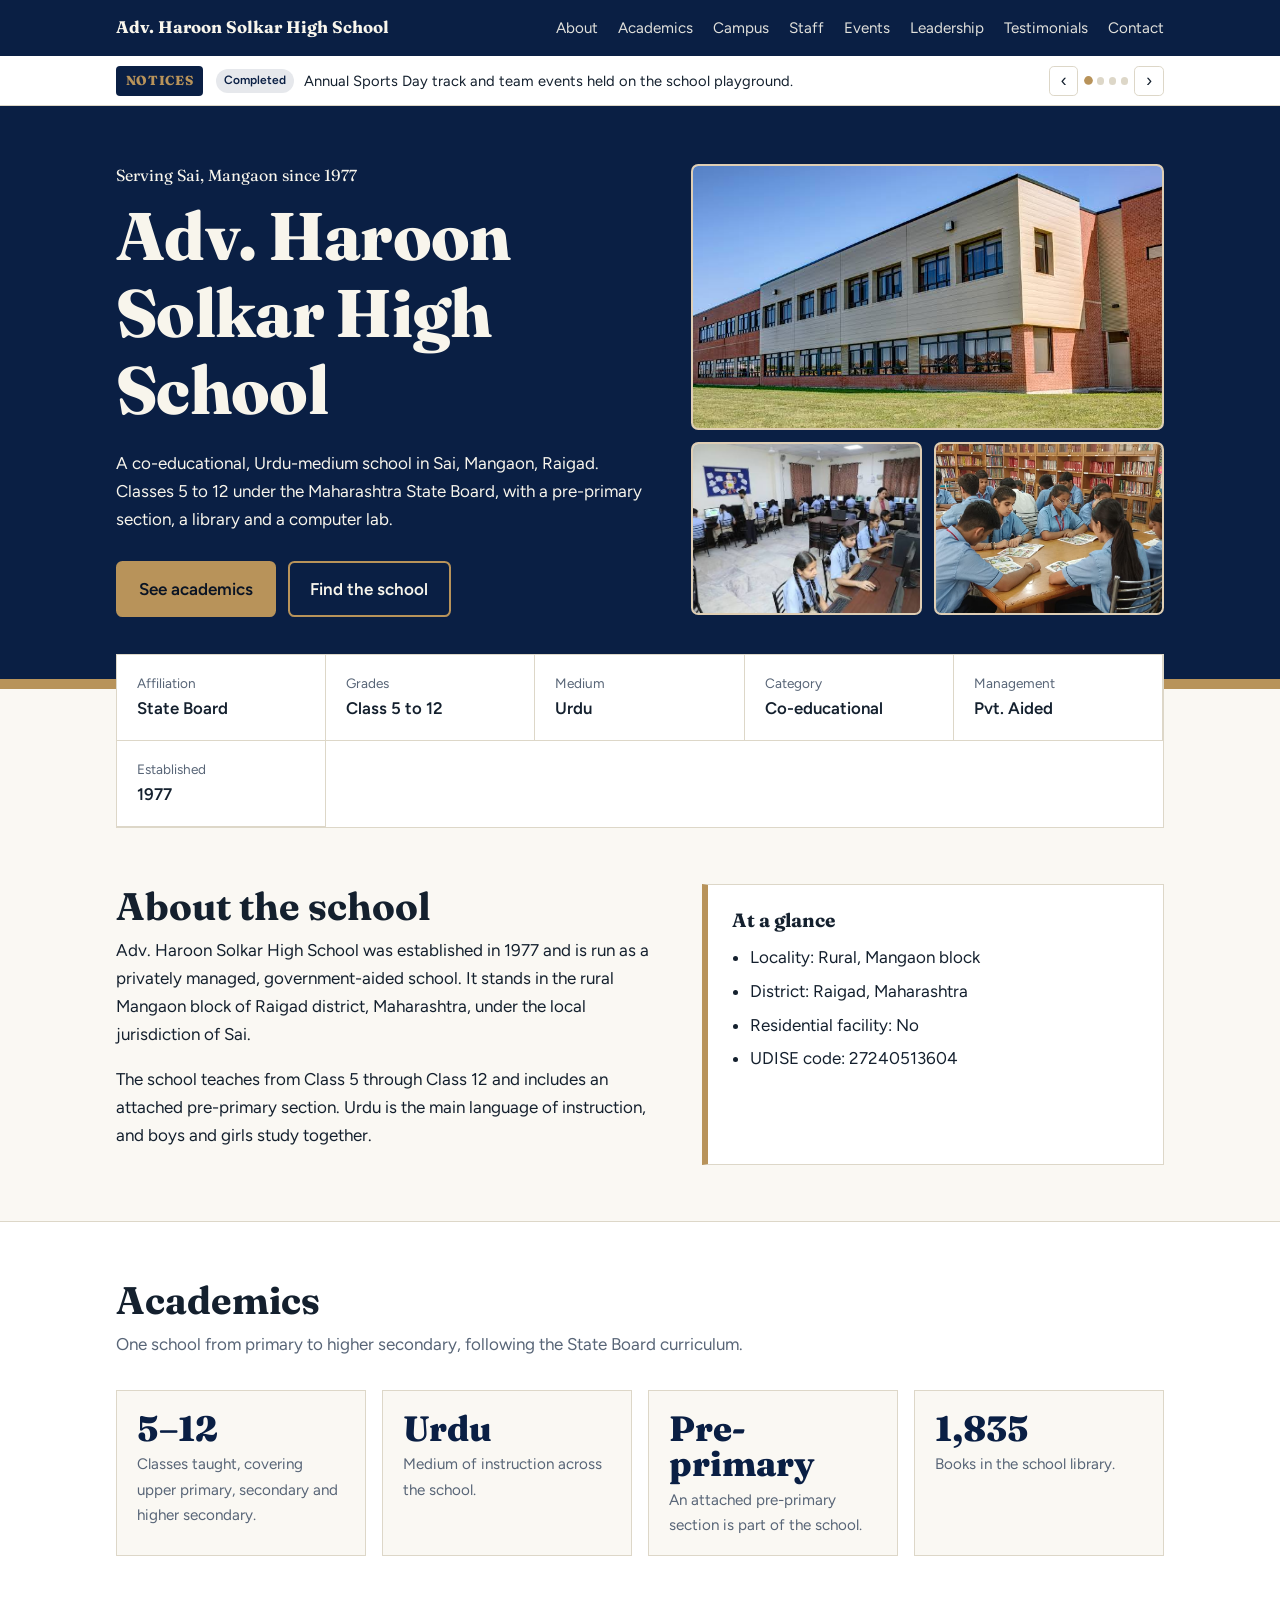
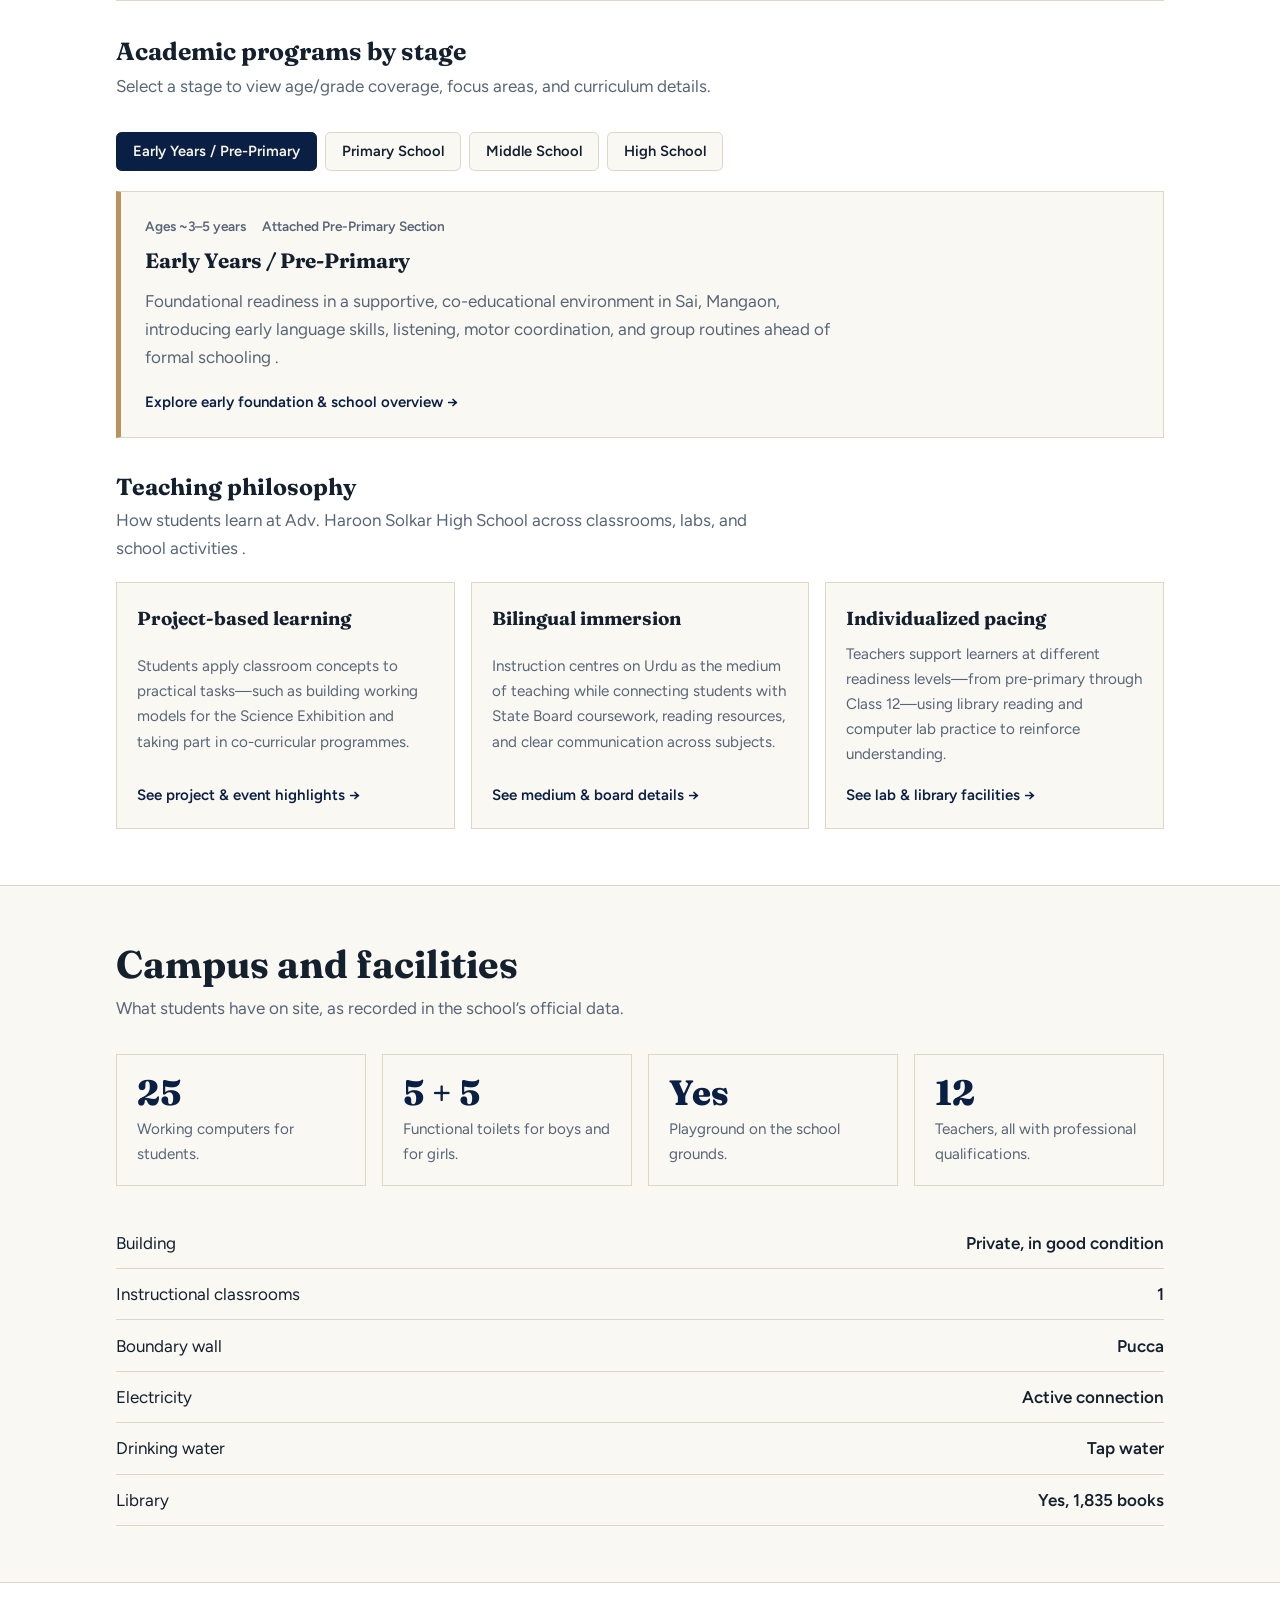
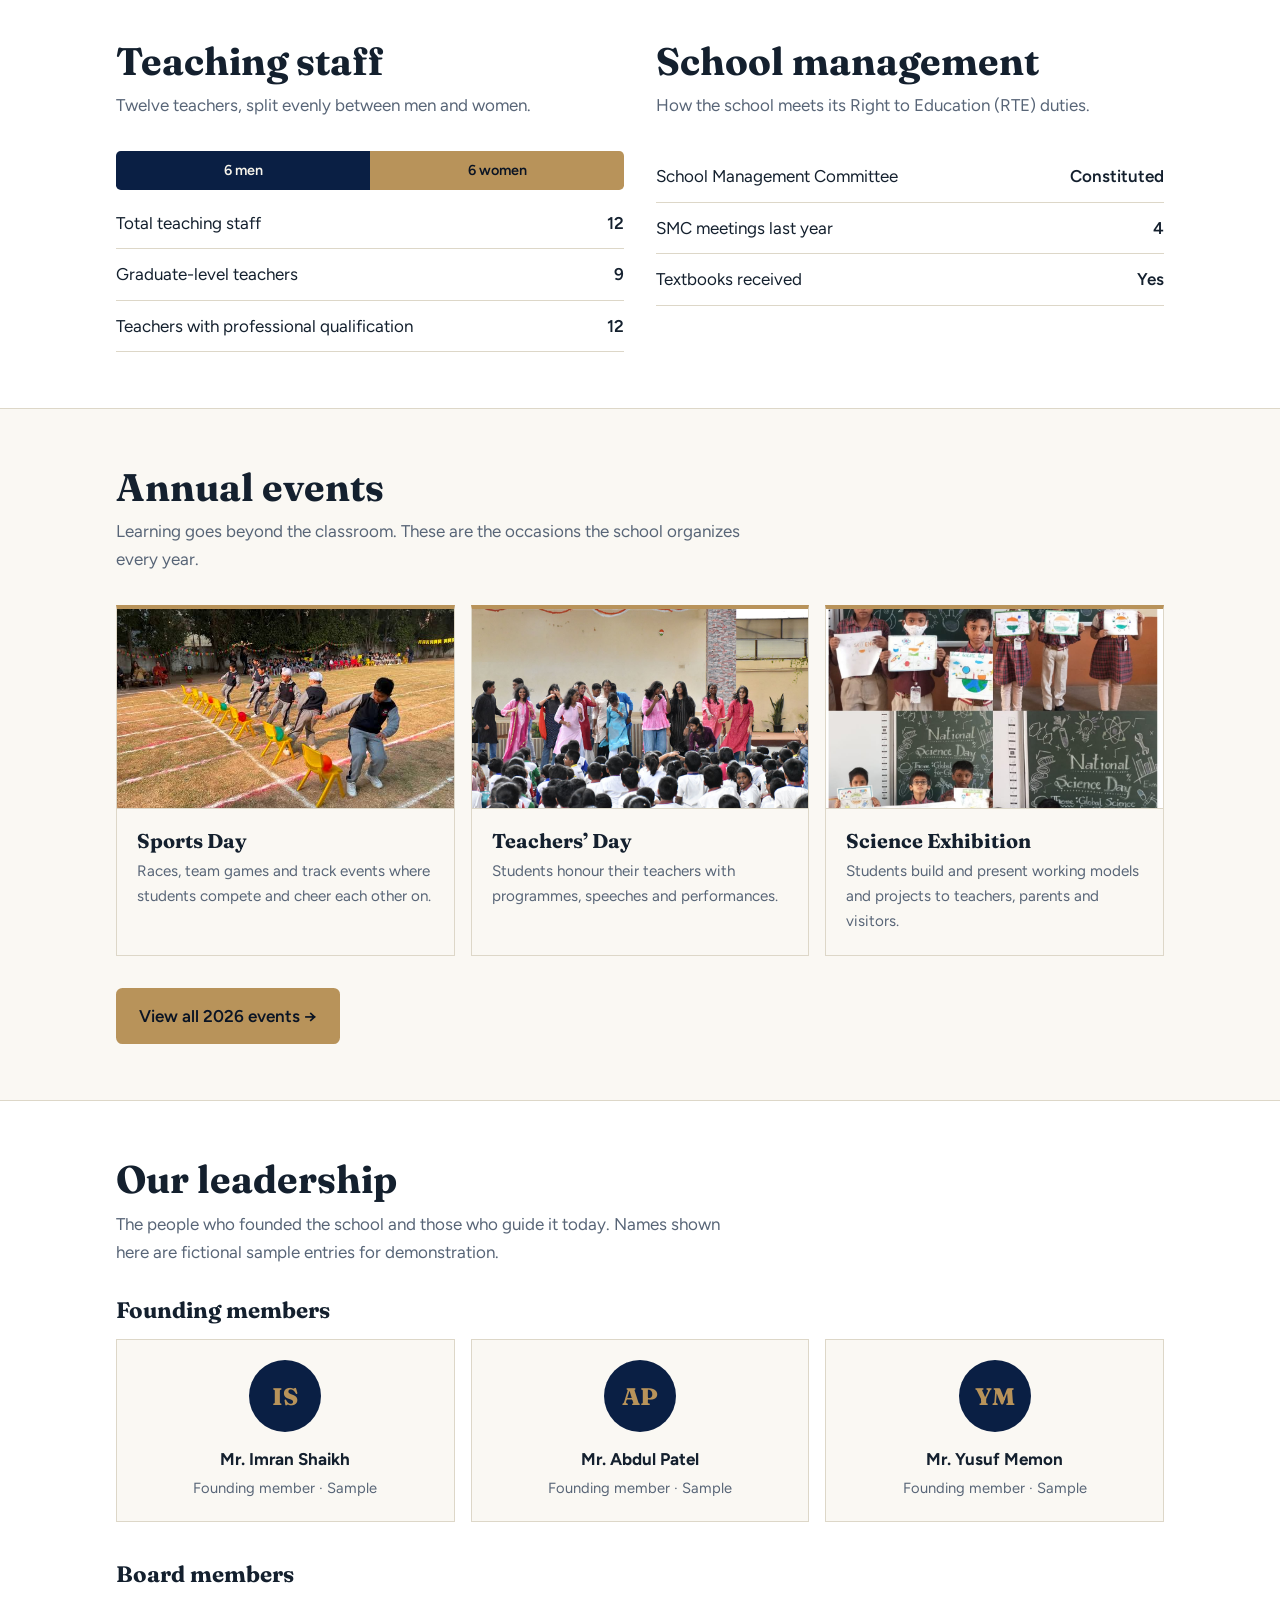
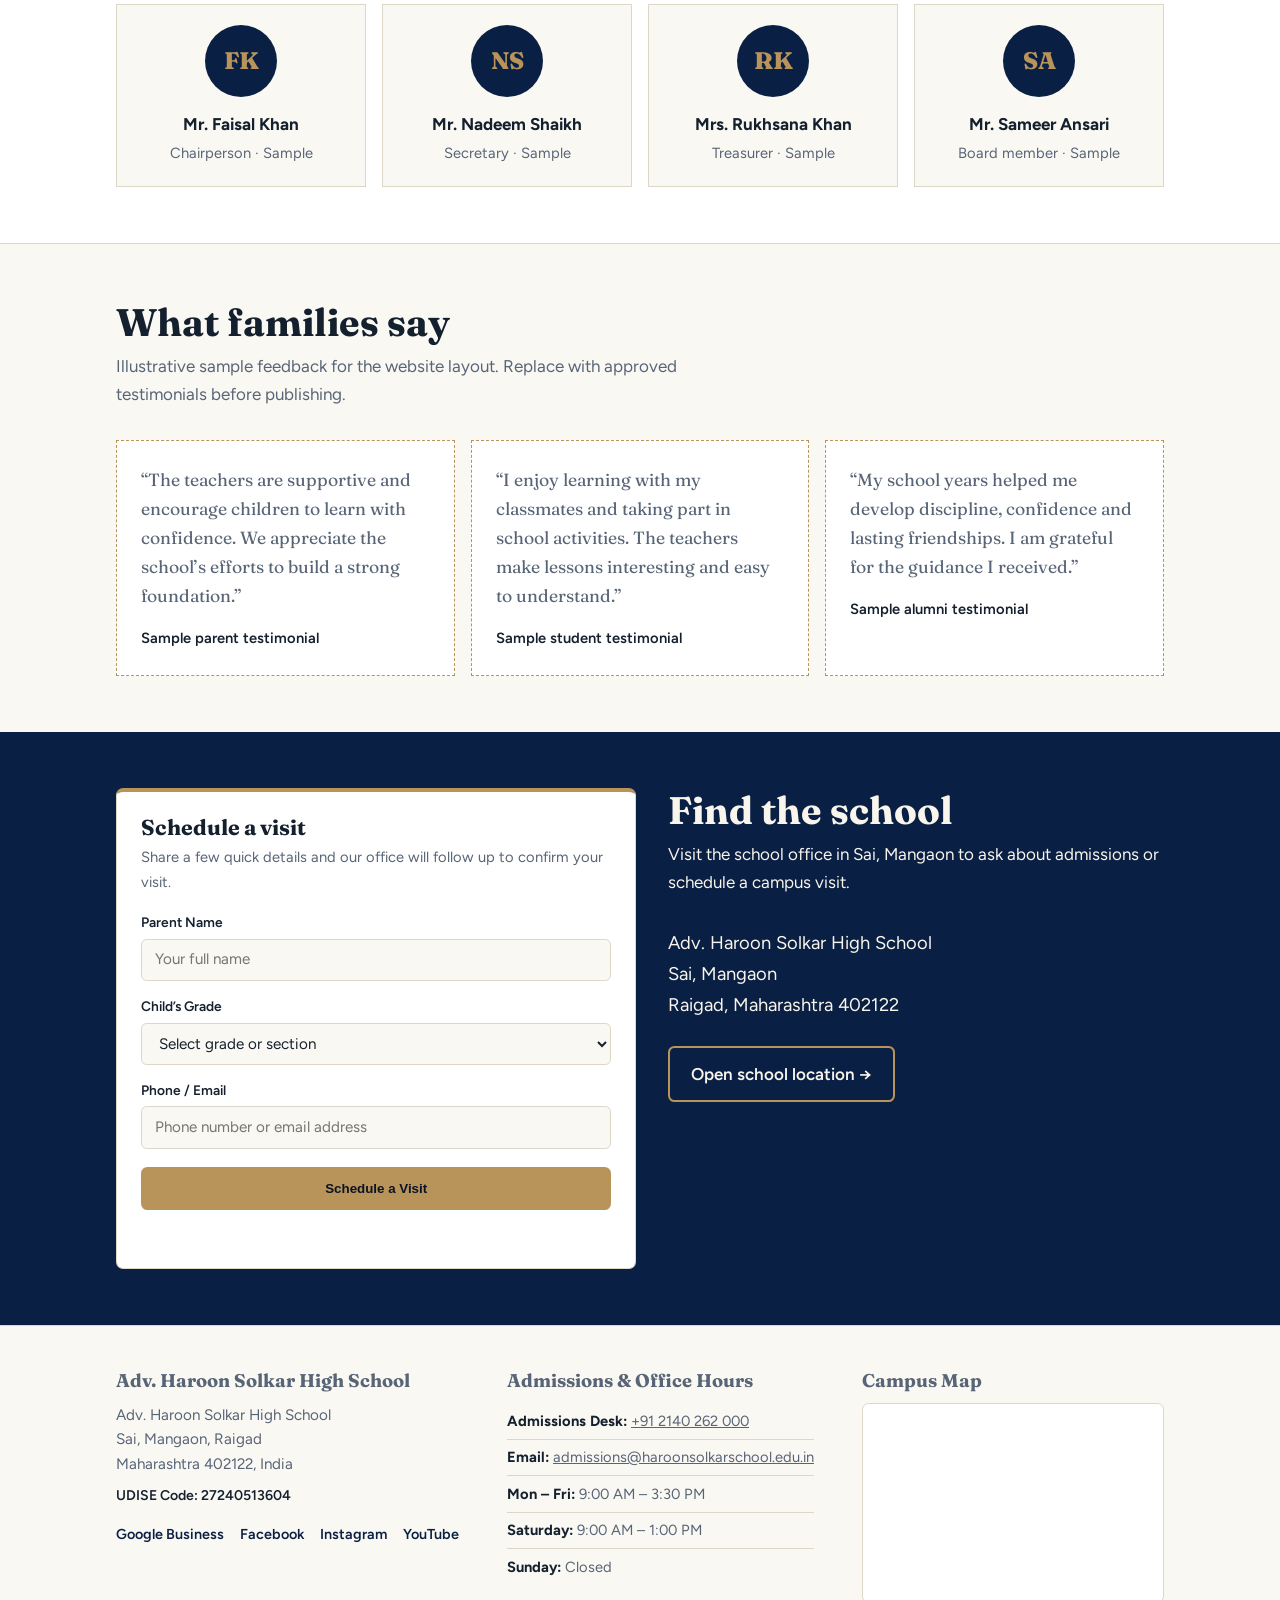
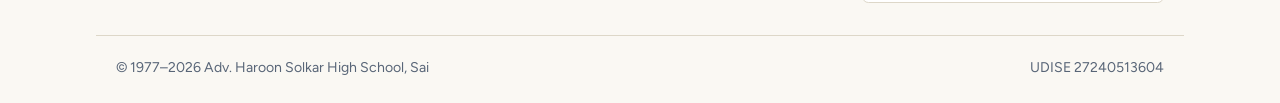
==== commit 2786759e: "Fix favicon link path in index.html" ====
--- a/index.html
+++ b/index.html
@@ -2,7 +2,7 @@
 <html lang="en">
 <head>
 <meta charset="utf-8">
-<link rel="icon" type="image/png" href="/images/Fav-icon.png">
+<link rel="icon" type="image/png" href="images/Fav-icon.png">
 <meta name="viewport" content="width=device-width, initial-scale=1, viewport-fit=cover">
 <title>Adv. Haroon Solkar High School, Sai</title>
 <link rel="preconnect" href="https://fonts.googleapis.com">
